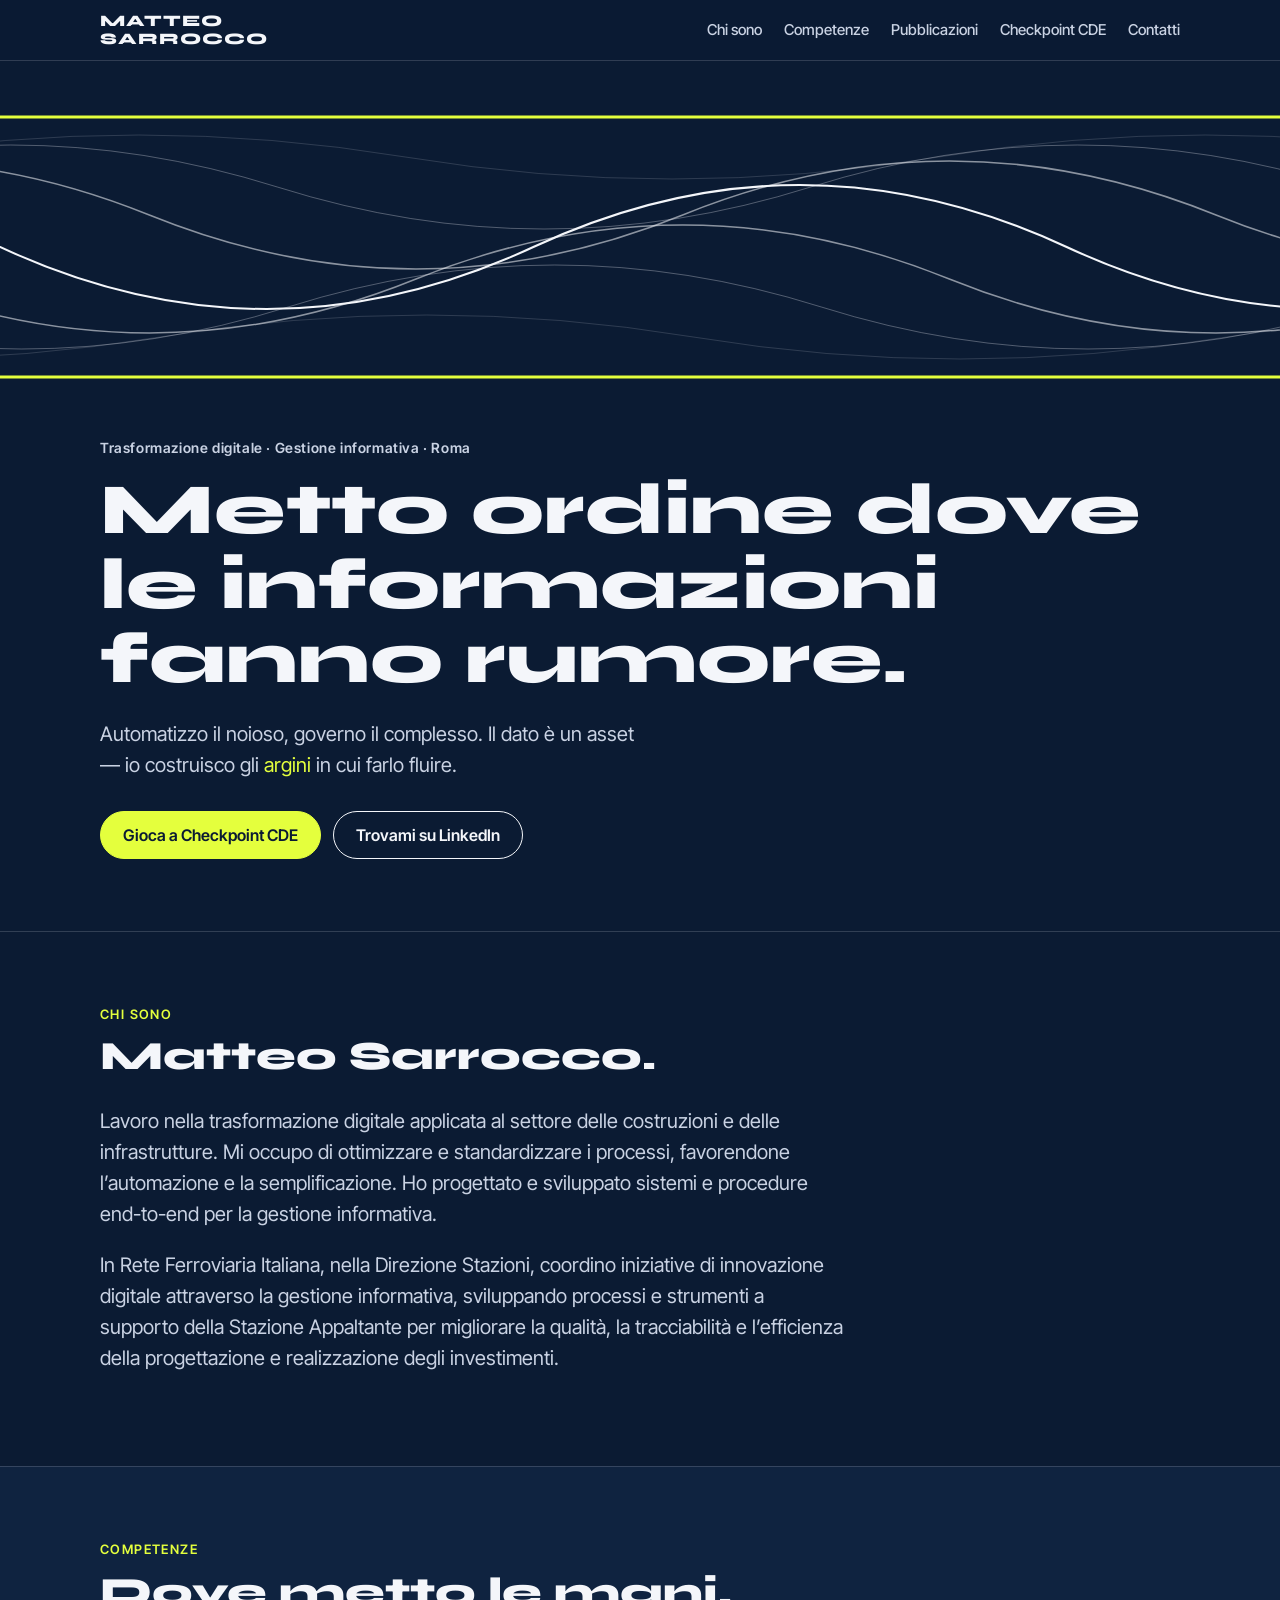
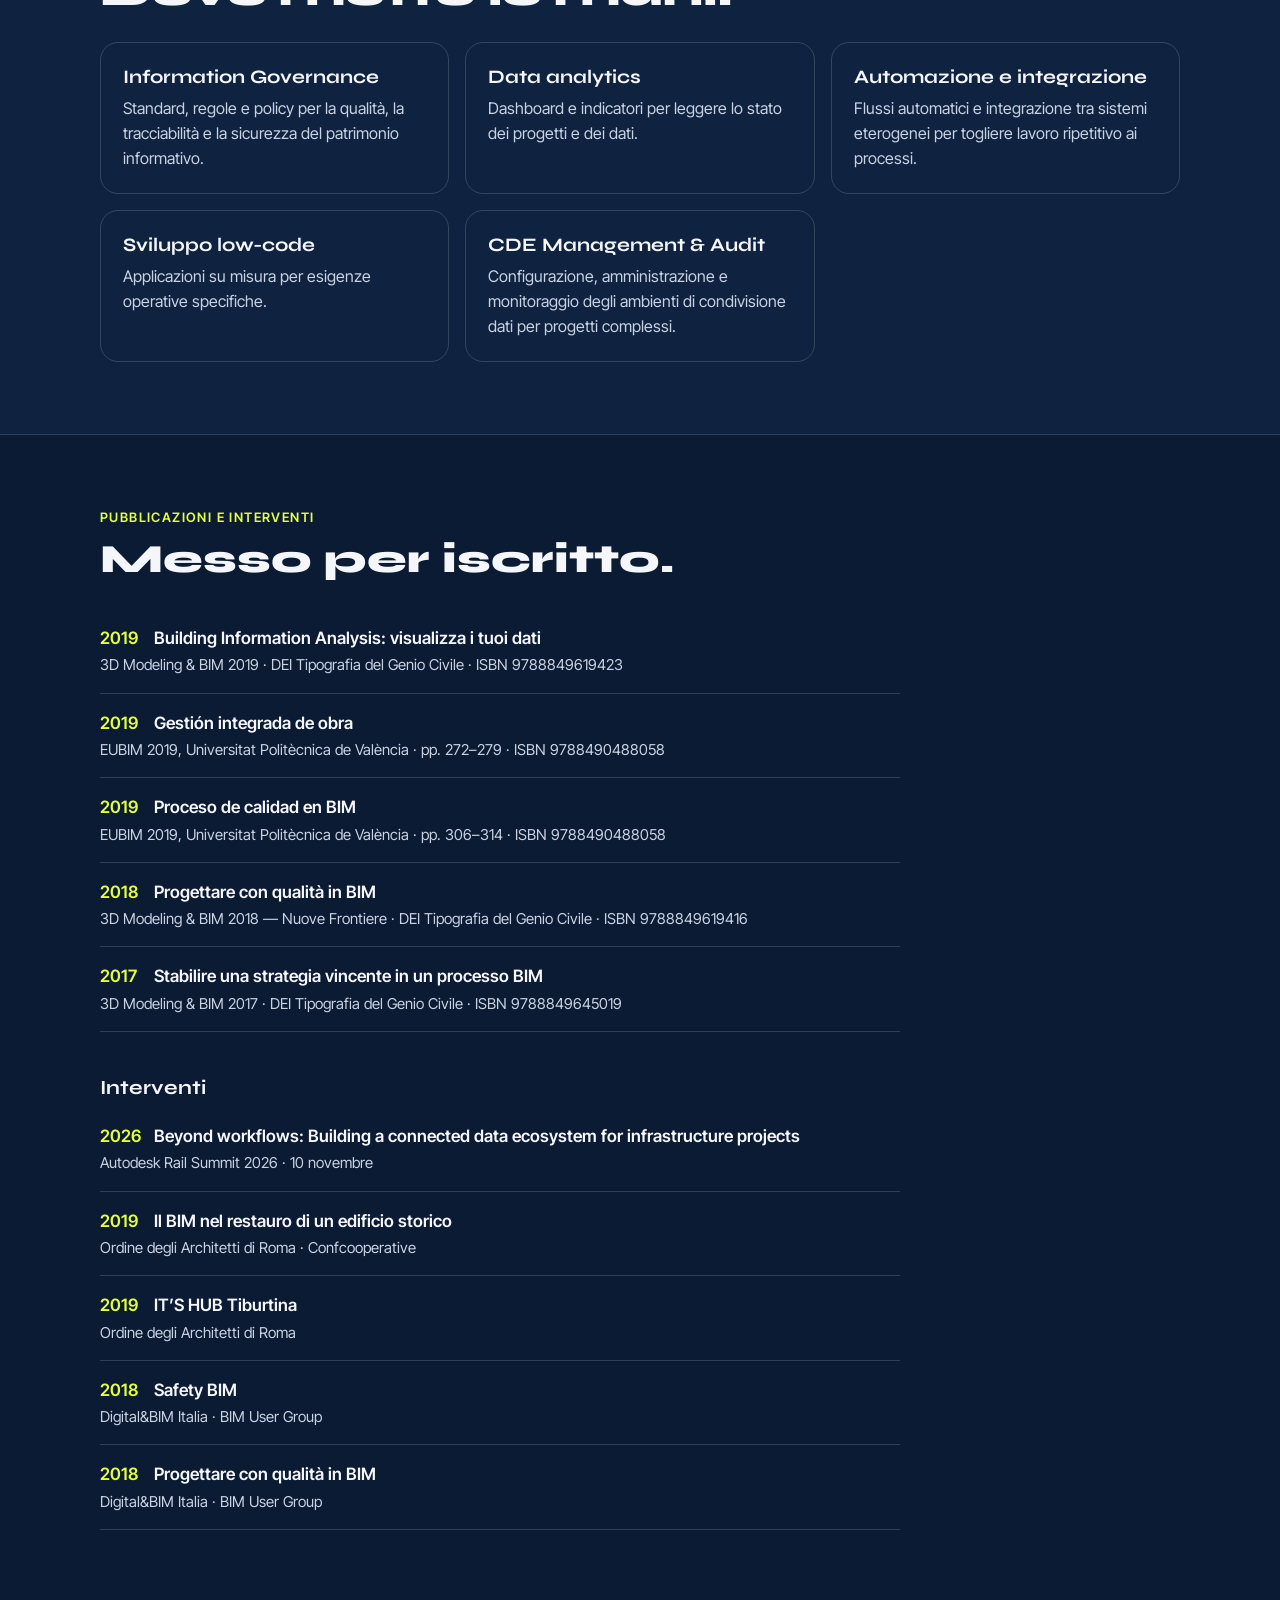
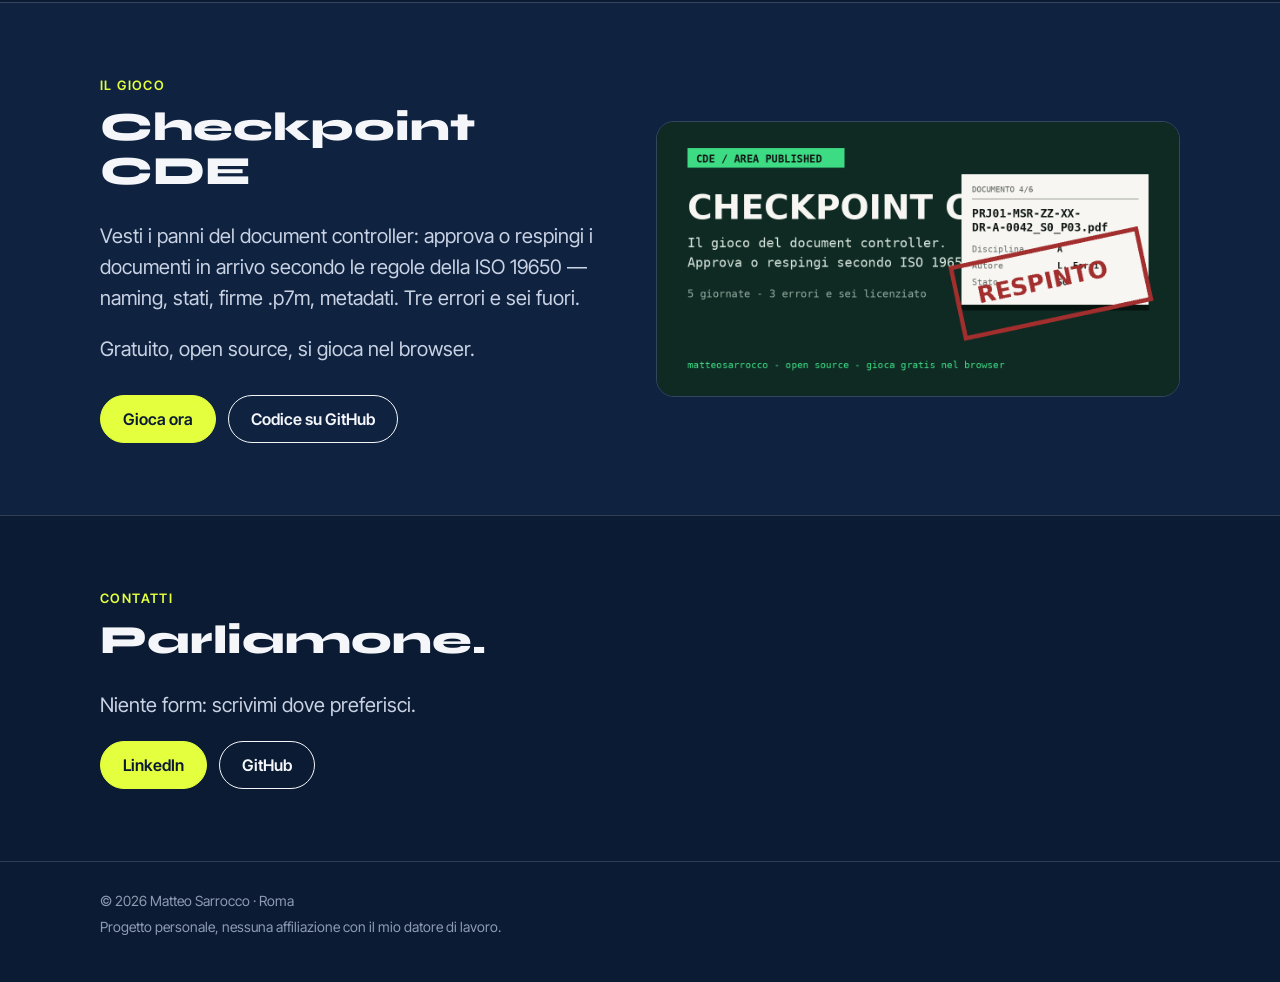
==== index.html @ 51fade64 "Rail Summit tra gli interventi; il fiume dell'hero scorre davvero Co-Authored-By: Claude Opus 5.5 <n" ====
<!doctype html>
<html lang="it">
<head>
<meta charset="utf-8">
<meta name="viewport" content="width=device-width, initial-scale=1">
<title>Matteo Sarrocco — Trasformazione digitale e gestione informativa, Roma</title>
<meta name="description" content="Matteo Sarrocco, architetto a Roma: trasformazione digitale per costruzioni e infrastrutture, gestione informativa, CDE e automazione dei processi.">
<link rel="canonical" href="https://cenciocamerario.github.io/">
<meta name="theme-color" content="#0B1B33">
<link rel="icon" href="favicon.svg" type="image/svg+xml">
<link rel="preload" href="fonts/syne-latin-800-normal.woff2" as="font" type="font/woff2" crossorigin>
<link rel="stylesheet" href="style.css">

<meta property="og:type" content="profile">
<meta property="og:locale" content="it_IT">
<meta property="og:site_name" content="Matteo Sarrocco">
<meta property="og:title" content="Matteo Sarrocco — Metto ordine dove le informazioni fanno rumore">
<meta property="og:description" content="Trasformazione digitale per costruzioni e infrastrutture: gestione informativa, CDE, automazione. Roma.">
<meta property="og:url" content="https://cenciocamerario.github.io/">
<meta property="og:image" content="https://cenciocamerario.github.io/og.png">
<meta property="og:image:width" content="1200">
<meta property="og:image:height" content="630">
<meta name="twitter:card" content="summary_large_image">

<script type="application/ld+json">
{
  "@context": "https://schema.org",
  "@type": "ProfilePage",
  "url": "https://cenciocamerario.github.io/",
  "inLanguage": "it",
  "mainEntity": {
    "@type": "Person",
    "@id": "https://cenciocamerario.github.io/#matteo",
    "name": "Matteo Sarrocco",
    "url": "https://cenciocamerario.github.io/",
    "image": "https://cenciocamerario.github.io/og.png",
    "jobTitle": "Architetto, specialista di trasformazione digitale e gestione informativa",
    "description": "Lavora nella trasformazione digitale applicata al settore delle costruzioni e delle infrastrutture: ottimizzazione, standardizzazione e automazione dei processi, sistemi e procedure end-to-end per la gestione informativa.",
    "address": {"@type": "PostalAddress", "addressLocality": "Roma", "addressCountry": "IT"},
    "worksFor": {"@type": "Organization", "name": "Rete Ferroviaria Italiana"},
    "knowsAbout": ["Trasformazione digitale", "Gestione informativa", "Information Governance", "Common Data Environment", "ISO 19650", "UNI 11337", "BIM", "Automazione dei processi", "Data analytics"],
    "knowsLanguage": ["it", "en", "es"],
    "sameAs": [
      "https://www.linkedin.com/in/matteo-sarrocco",
      "https://github.com/cenciocamerario"
    ]
  }
}
</script>
</head>
<body>
<a class="salta" href="#chi-sono">Vai al contenuto</a>

<header class="top">
  <div class="wrap">
    <a class="marchio" href="#">MATTEO<br>SARROCCO</a>
    <nav class="nav" aria-label="Sezioni">
      <a href="#chi-sono">Chi sono</a>
      <a href="#competenze">Competenze</a>
      <a href="#pubblicazioni">Pubblicazioni</a>
      <a href="#checkpoint-cde">Checkpoint CDE</a>
      <a href="#contatti">Contatti</a>
    </nav>
  </div>
</header>

<main>
  <div class="hero">
    <svg class="fiume" viewBox="0 0 1200 300" preserveAspectRatio="none" aria-hidden="true">
      <line x1="0" y1="20" x2="1200" y2="20" stroke="#E4FF3D" stroke-width="3" vector-effect="non-scaling-stroke"/>
      <line x1="0" y1="280" x2="1200" y2="280" stroke="#E4FF3D" stroke-width="3" vector-effect="non-scaling-stroke"/>
      <g class="flusso" fill="none" stroke="#F4F6FA" vector-effect="non-scaling-stroke">
        <path d="M-2500 150 q 250 -124 500 0 t 500 0 t 500 0 t 500 0 t 500 0 t 500 0 t 500 0 t 500 0 t 500 0 t 500 0" stroke-width="2" vector-effect="non-scaling-stroke"/>
        <path d="M-2360 118 q 250 -108 500 0 t 500 0 t 500 0 t 500 0 t 500 0 t 500 0 t 500 0 t 500 0 t 500 0 t 500 0" stroke-opacity=".55" stroke-width="1.5" vector-effect="non-scaling-stroke"/>
        <path d="M-2610 182 q 250 -108 500 0 t 500 0 t 500 0 t 500 0 t 500 0 t 500 0 t 500 0 t 500 0 t 500 0 t 500 0" stroke-opacity=".55" stroke-width="1.5" vector-effect="non-scaling-stroke"/>
        <path d="M-2240 90 q 250 -84 500 0 t 500 0 t 500 0 t 500 0 t 500 0 t 500 0 t 500 0 t 500 0 t 500 0 t 500 0" stroke-opacity=".3" vector-effect="non-scaling-stroke"/>
        <path d="M-2730 210 q 250 -84 500 0 t 500 0 t 500 0 t 500 0 t 500 0 t 500 0 t 500 0 t 500 0 t 500 0 t 500 0" stroke-opacity=".3" vector-effect="non-scaling-stroke"/>
        <path d="M-2120 60 q 250 -44 500 0 t 500 0 t 500 0 t 500 0 t 500 0 t 500 0 t 500 0 t 500 0 t 500 0 t 500 0" stroke-opacity=".15" vector-effect="non-scaling-stroke"/>
        <path d="M-2850 240 q 250 -44 500 0 t 500 0 t 500 0 t 500 0 t 500 0 t 500 0 t 500 0 t 500 0 t 500 0 t 500 0" stroke-opacity=".15" vector-effect="non-scaling-stroke"/>
      </g>
    </svg>
    <div class="wrap">
      <p class="occhiello">Trasformazione digitale · Gestione informativa · Roma</p>
      <h1>Metto ordine dove le informazioni fanno rumore.</h1>
      <p class="sotto">Automatizzo il noioso, governo il complesso. Il dato è un asset — io costruisco gli <em>argini</em> in cui farlo fluire.</p>
      <div class="azioni">
        <a class="btn pieno" href="https://cenciocamerario.github.io/checkpoint-cde/">Gioca a Checkpoint CDE</a>
        <a class="btn" href="https://www.linkedin.com/in/matteo-sarrocco">Trovami su LinkedIn</a>
      </div>
    </div>
  </div>

  <section id="chi-sono">
    <div class="wrap">
      <p class="etichetta">Chi sono</p>
      <h2>Matteo Sarrocco.</h2>
      <div class="prosa">
        <p>Lavoro nella trasformazione digitale applicata al settore delle costruzioni e delle infrastrutture. Mi occupo di ottimizzare e standardizzare i processi, favorendone l’automazione e la semplificazione. Ho progettato e sviluppato sistemi e procedure end-to-end per la gestione informativa.</p>
        <p>In Rete Ferroviaria Italiana, nella Direzione Stazioni, coordino iniziative di innovazione digitale attraverso la gestione informativa, sviluppando processi e strumenti a supporto della Stazione Appaltante per migliorare la qualità, la tracciabilità e l’efficienza della progettazione e realizzazione degli investimenti.</p>
      </div>
    </div>
  </section>

  <section id="competenze">
    <div class="wrap">
      <p class="etichetta">Competenze</p>
      <h2>Dove metto le mani.</h2>
      <div class="griglia">
        <div class="carta"><h3>Information Governance</h3><p>Standard, regole e policy per la qualità, la tracciabilità e la sicurezza del patrimonio informativo.</p></div>
        <div class="carta"><h3>Data analytics</h3><p>Dashboard e indicatori per leggere lo stato dei progetti e dei dati.</p></div>
        <div class="carta"><h3>Automazione e integrazione</h3><p>Flussi automatici e integrazione tra sistemi eterogenei per togliere lavoro ripetitivo ai processi.</p></div>
        <div class="carta"><h3>Sviluppo low-code</h3><p>Applicazioni su misura per esigenze operative specifiche.</p></div>
        <div class="carta"><h3>CDE Management &amp; Audit</h3><p>Configurazione, amministrazione e monitoraggio degli ambienti di condivisione dati per progetti complessi.</p></div>
      </div>
    </div>
  </section>

  <section id="pubblicazioni">
    <div class="wrap">
      <p class="etichetta">Pubblicazioni e interventi</p>
      <h2>Messo per iscritto.</h2>
      <ul class="elenco">
        <li><span class="anno">2019</span><span class="titolo">Building Information Analysis: visualizza i tuoi dati</span><span class="dove">3D Modeling &amp; BIM 2019 · DEI Tipografia del Genio Civile · ISBN 9788849619423</span></li>
        <li><span class="anno">2019</span><span class="titolo">Gestión integrada de obra</span><span class="dove">EUBIM 2019, Universitat Politècnica de València · pp. 272–279 · ISBN 9788490488058</span></li>
        <li><span class="anno">2019</span><span class="titolo">Proceso de calidad en BIM</span><span class="dove">EUBIM 2019, Universitat Politècnica de València · pp. 306–314 · ISBN 9788490488058</span></li>
        <li><span class="anno">2018</span><span class="titolo">Progettare con qualità in BIM</span><span class="dove">3D Modeling &amp; BIM 2018 — Nuove Frontiere · DEI Tipografia del Genio Civile · ISBN 9788849619416</span></li>
        <li><span class="anno">2017</span><span class="titolo">Stabilire una strategia vincente in un processo BIM</span><span class="dove">3D Modeling &amp; BIM 2017 · DEI Tipografia del Genio Civile · ISBN 9788849645019</span></li>
      </ul>
      <h3 class="sotto-elenco">Interventi</h3>
      <ul class="elenco">
        <li><span class="anno">2026</span><span class="titolo">Beyond workflows: Building a connected data ecosystem for infrastructure projects</span><span class="dove">Autodesk Rail Summit 2026 · 10 novembre</span></li>
        <li><span class="anno">2019</span><span class="titolo">Il BIM nel restauro di un edificio storico</span><span class="dove">Ordine degli Architetti di Roma · Confcooperative</span></li>
        <li><span class="anno">2019</span><span class="titolo">IT’S HUB Tiburtina</span><span class="dove">Ordine degli Architetti di Roma</span></li>
        <li><span class="anno">2018</span><span class="titolo">Safety BIM</span><span class="dove">Digital&amp;BIM Italia · BIM User Group</span></li>
        <li><span class="anno">2018</span><span class="titolo">Progettare con qualità in BIM</span><span class="dove">Digital&amp;BIM Italia · BIM User Group</span></li>
      </ul>
    </div>
  </section>

  <section id="checkpoint-cde">
    <div class="wrap gioco">
      <div>
        <p class="etichetta">Il gioco</p>
        <h2>Checkpoint CDE</h2>
        <div class="prosa">
          <p>Vesti i panni del document controller: approva o respingi i documenti in arrivo secondo le regole della ISO 19650 — naming, stati, firme .p7m, metadati. Tre errori e sei fuori.</p>
          <p>Gratuito, open source, si gioca nel browser.</p>
        </div>
        <div class="azioni">
          <a class="btn pieno" href="https://cenciocamerario.github.io/checkpoint-cde/">Gioca ora</a>
          <a class="btn" href="https://github.com/cenciocamerario/checkpoint-cde">Codice su GitHub</a>
        </div>
      </div>
      <img src="checkpoint-cde.png" width="1200" height="630" alt="Schermata di Checkpoint CDE">
    </div>
  </section>

  <section id="contatti">
    <div class="wrap">
      <p class="etichetta">Contatti</p>
      <h2>Parliamone.</h2>
      <div class="prosa"><p>Niente form: scrivimi dove preferisci.</p></div>
      <div class="contatti">
        <a class="btn pieno" href="https://www.linkedin.com/in/matteo-sarrocco">LinkedIn</a>
        <a class="btn" href="https://github.com/cenciocamerario">GitHub</a>
      </div>
    </div>
  </section>
</main>

<footer>
  <div class="wrap">
    <p>© 2026 Matteo Sarrocco · Roma</p>
    <p>Progetto personale, nessuna affiliazione con il mio datore di lavoro.</p>
  </div>
</footer>
</body>
</html>
---- style.css ----
@font-face{font-family:"Syne";src:url("fonts/syne-latin-700-normal.woff2") format("woff2");font-weight:700;font-display:swap}
@font-face{font-family:"Syne";src:url("fonts/syne-latin-800-normal.woff2") format("woff2");font-weight:800;font-display:swap}
@font-face{font-family:"Inter Tight";src:url("fonts/inter-tight-latin-400-normal.woff2") format("woff2");font-weight:400;font-display:swap}
@font-face{font-family:"Inter Tight";src:url("fonts/inter-tight-latin-500-normal.woff2") format("woff2");font-weight:500;font-display:swap}
@font-face{font-family:"Inter Tight";src:url("fonts/inter-tight-latin-600-normal.woff2") format("woff2");font-weight:600;font-display:swap}

:root{
  --notte:#0B1B33;
  --notte-2:#0F2340;
  --testo:#F4F6FA;
  --testo-2:#C9D2E3;
  --testo-3:#8E9BB3;
  --acido:#E4FF3D;
  --linea:rgba(244,246,250,.16);
  --max:1120px;
}

*{box-sizing:border-box}
html{scroll-behavior:smooth;-webkit-text-size-adjust:100%}
body{margin:0;background:var(--notte);color:var(--testo);font-family:"Inter Tight",system-ui,sans-serif;font-size:17px;line-height:1.55}
a{color:var(--acido);text-underline-offset:3px}
a:hover{color:#F2FF9A}
:focus-visible{outline:2px solid var(--acido);outline-offset:3px}
img,svg{display:block;max-width:100%}

.wrap{max-width:var(--max);margin:0 auto;padding:0 20px}
.salta{position:absolute;left:-9999px}
.salta:focus{left:20px;top:12px;z-index:10;background:var(--acido);color:var(--notte);padding:8px 12px}

/* header */
.top{position:sticky;top:0;z-index:5;background:rgba(11,27,51,.92);backdrop-filter:blur(8px);border-bottom:1px solid var(--linea)}
.top .wrap{display:flex;align-items:center;justify-content:space-between;min-height:60px;gap:16px}
.marchio{font-family:"Syne",sans-serif;font-weight:800;letter-spacing:1px;font-size:16px;color:var(--testo);text-decoration:none;line-height:1.1}
.nav{display:flex;gap:22px;flex-wrap:wrap}
.nav a{color:var(--testo-2);text-decoration:none;font-size:15px;font-weight:500;padding:10px 0}
.nav a:hover{color:var(--testo)}
@media (max-width:760px){.nav{display:none}}

/* hero */
.hero{padding:28px 0 72px}
.fiume{width:100%;height:clamp(180px,24vw,300px);margin:8px 0 40px}
.fiume .flusso path{animation:scorre 20s linear infinite}
.fiume .flusso path:nth-child(2),.fiume .flusso path:nth-child(3){animation-duration:26s}
.fiume .flusso path:nth-child(4),.fiume .flusso path:nth-child(5){animation-duration:34s}
.fiume .flusso path:nth-child(6),.fiume .flusso path:nth-child(7){animation-duration:46s}
@keyframes scorre{from{transform:translateX(0)}to{transform:translateX(1000px)}}
.occhiello{font-size:14px;font-weight:600;letter-spacing:.6px;color:var(--testo-2);margin:0 0 14px}
h1{font-family:"Syne",sans-serif;font-weight:800;font-size:clamp(31px,6.2vw,72px);line-height:1.04;margin:0;max-width:16ch}
.sotto{font-size:clamp(17px,2vw,20px);color:var(--testo-2);max-width:46ch;margin:22px 0 0}
.sotto em{font-style:normal;color:var(--acido)}
.azioni{display:flex;gap:12px;flex-wrap:wrap;margin-top:30px}
.btn{display:inline-flex;align-items:center;min-height:48px;padding:0 22px;border-radius:999px;font-weight:600;font-size:16px;text-decoration:none;border:1px solid var(--testo);color:var(--testo)}
.btn:hover{background:rgba(244,246,250,.08);color:var(--testo)}
.btn.pieno{background:var(--acido);border-color:var(--acido);color:var(--notte)}
.btn.pieno:hover{background:#F2FF9A;color:var(--notte)}

/* sezioni */
section{padding:72px 0;border-top:1px solid var(--linea)}
section:nth-of-type(even){background:var(--notte-2)}
h2{font-family:"Syne",sans-serif;font-weight:800;font-size:clamp(26px,4vw,40px);line-height:1.1;margin:0 0 28px}
.etichetta{font-size:13px;font-weight:600;letter-spacing:1.4px;text-transform:uppercase;color:var(--acido);margin:0 0 10px}
.prosa{max-width:62ch;font-size:clamp(17px,1.9vw,20px);color:var(--testo-2)}
.prosa p{margin:0 0 1em}

.griglia{display:grid;grid-template-columns:repeat(auto-fit,minmax(min(100%,300px),1fr));gap:16px}
.carta{border:1px solid var(--linea);border-radius:18px;padding:22px}
.carta h3{font-family:"Syne",sans-serif;font-weight:700;font-size:19px;line-height:1.25;margin:0 0 8px}
.carta p{margin:0;color:var(--testo-2);font-size:16px}


/* pubblicazioni */
.elenco{list-style:none;margin:0;padding:0;max-width:80ch}
.elenco li{padding:16px 0;border-bottom:1px solid var(--linea)}
.elenco .anno{display:inline-block;min-width:4ch;font-weight:600;color:var(--acido);margin-right:10px}
.elenco .titolo{font-weight:600;color:var(--testo)}
.elenco .dove{display:block;color:var(--testo-2);font-size:15px;margin-top:2px}
h3.sotto-elenco{font-family:"Syne",sans-serif;font-weight:700;font-size:20px;margin:40px 0 4px}

/* gioco */
.gioco{display:grid;grid-template-columns:repeat(auto-fit,minmax(min(100%,340px),1fr));gap:32px;align-items:center}
.gioco img{border-radius:18px;border:1px solid var(--linea);width:100%;height:auto}

/* contatti e piede */
.contatti{display:flex;gap:12px;flex-wrap:wrap}
footer{border-top:1px solid var(--linea);padding:28px 0 40px;color:var(--testo-3);font-size:14px}
footer p{margin:0 0 4px}

@media (prefers-reduced-motion:reduce){
  html{scroll-behavior:auto}
  .fiume .flusso path{animation:none}
}
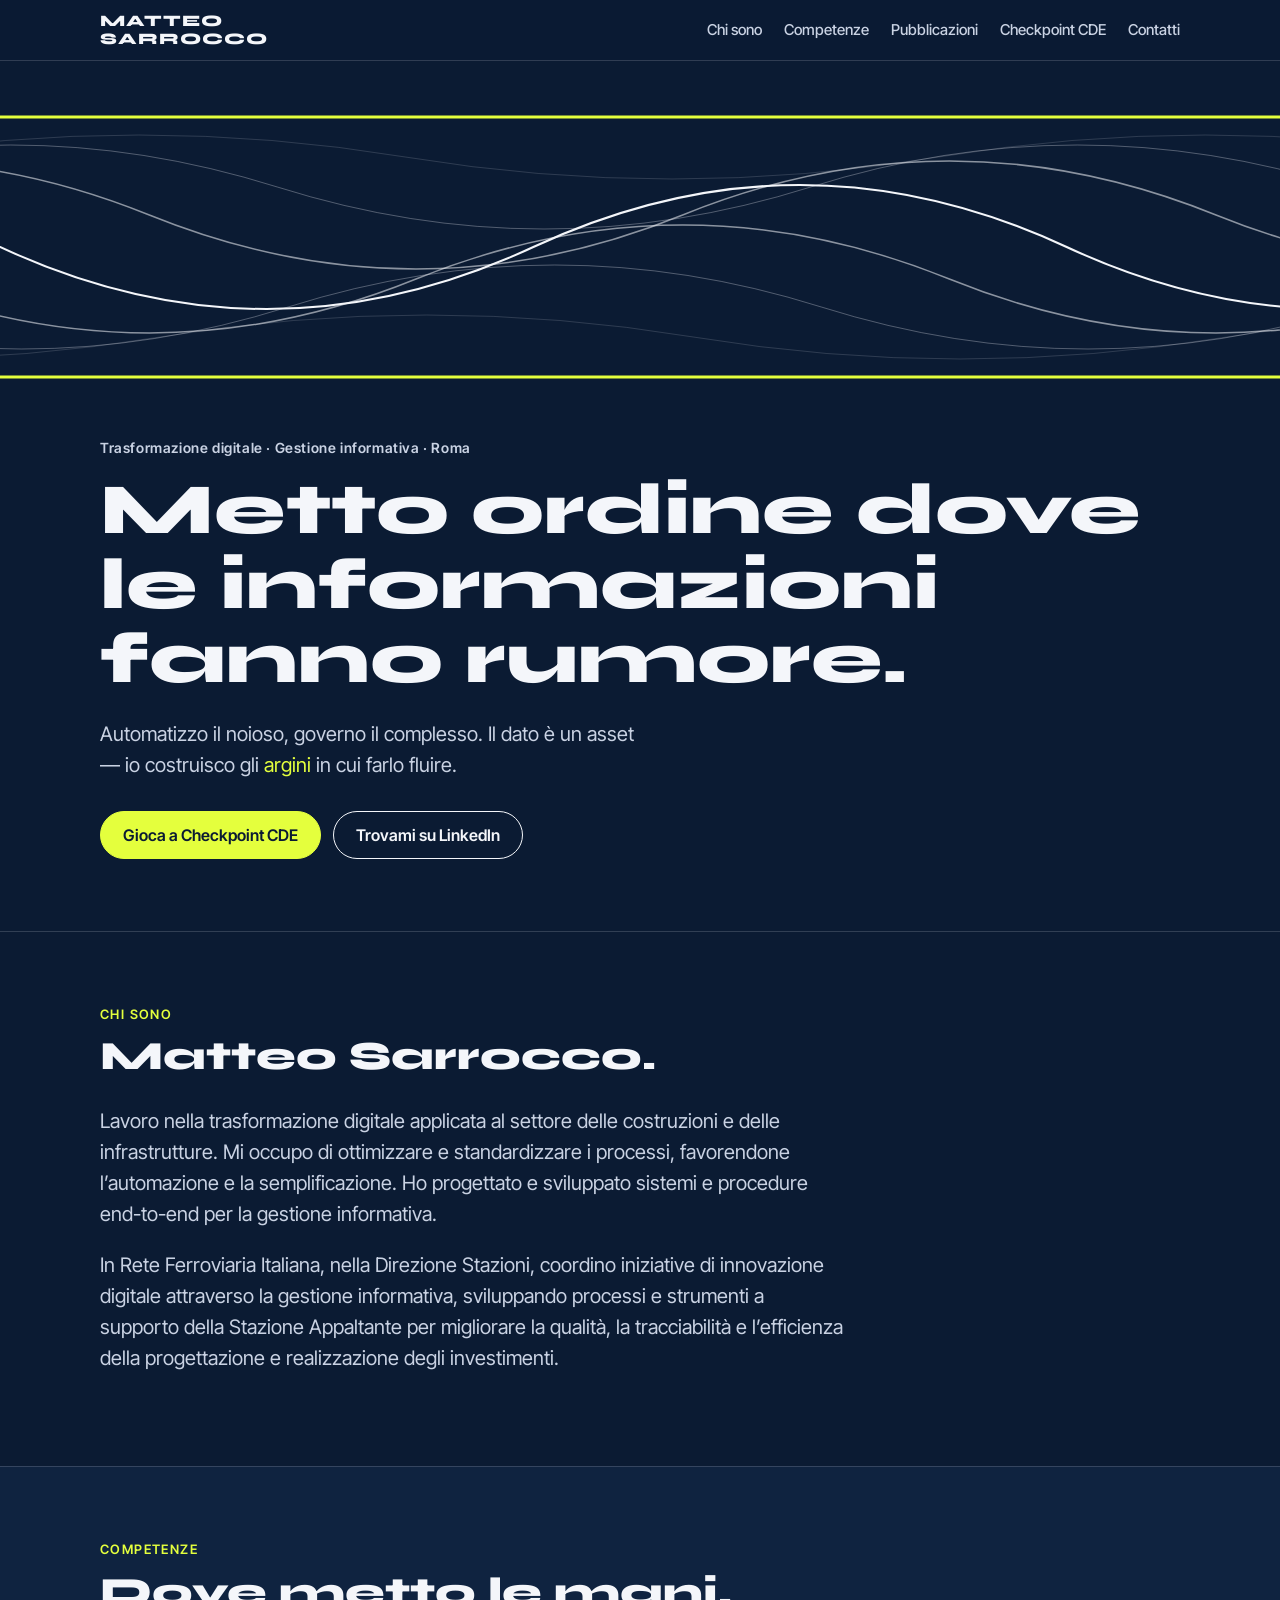
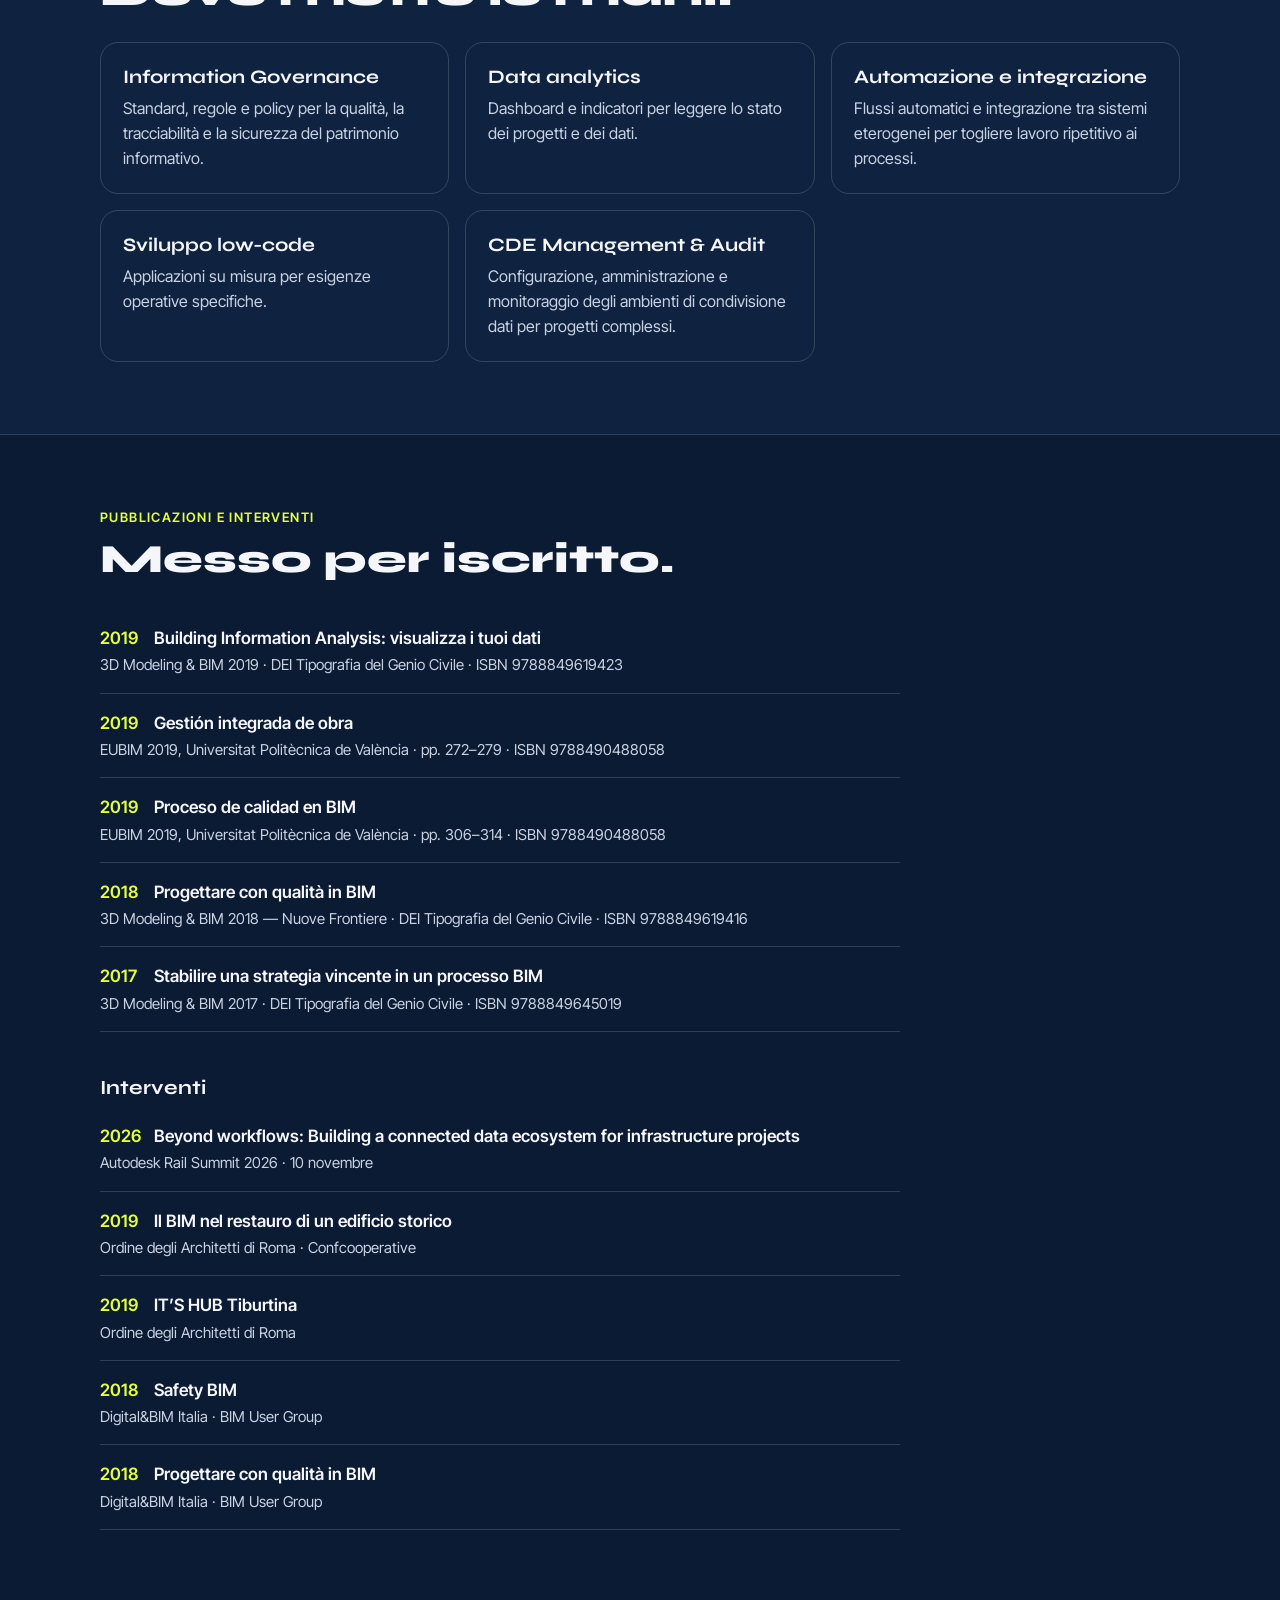
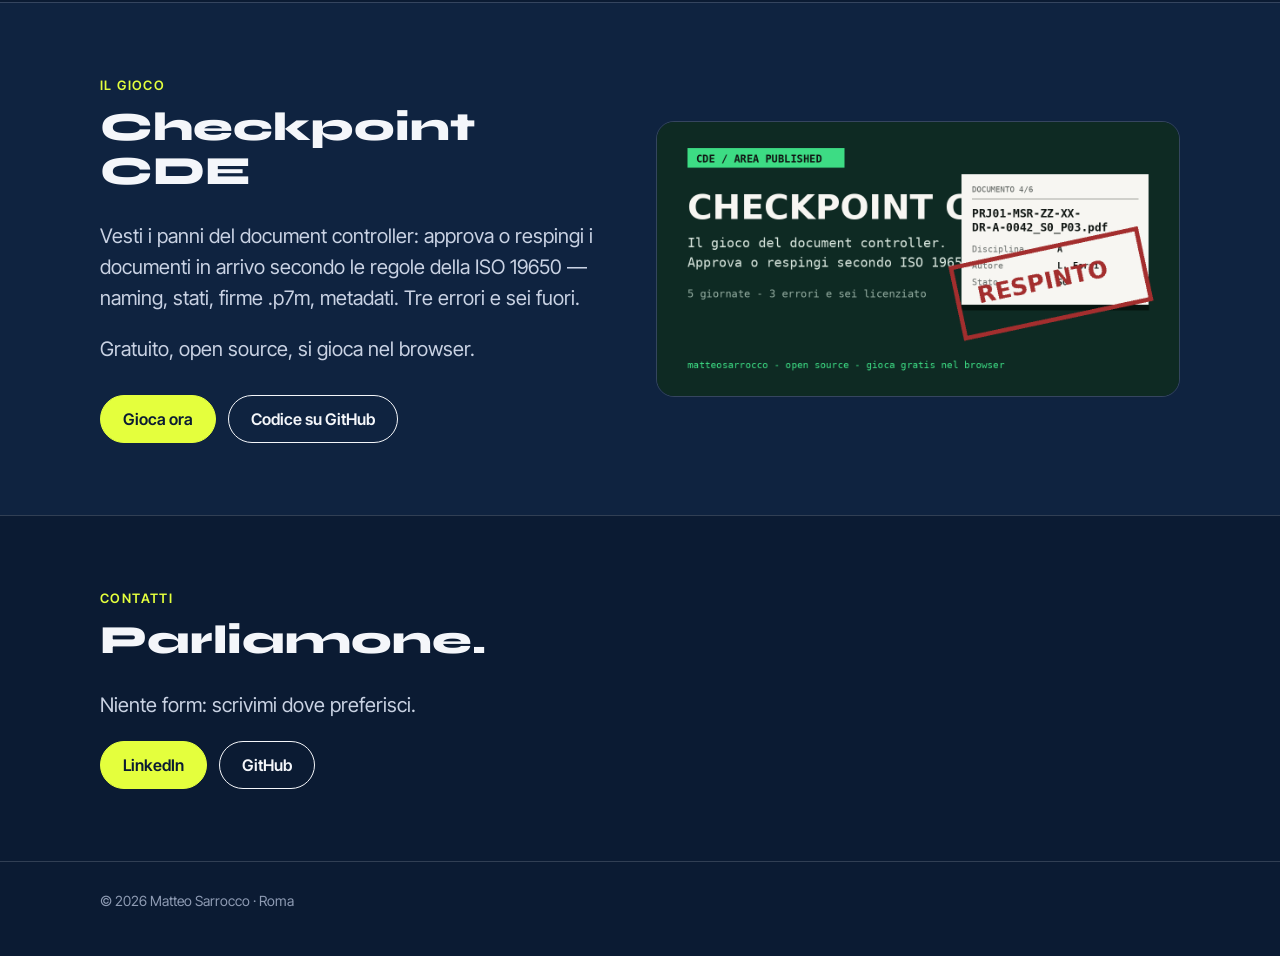
==== commit f4727dc5: "Footer: tolta la riga sull'affiliazione Co-Authored-By: Claude Opus 5.5 <noreply@anthropic.com> Clau" ====
--- a/index.html
+++ b/index.html
@@ -171,7 +171,6 @@
 <footer>
   <div class="wrap">
     <p>© 2026 Matteo Sarrocco · Roma</p>
-    <p>Progetto personale, nessuna affiliazione con il mio datore di lavoro.</p>
   </div>
 </footer>
 </body>
--- a/style.css
+++ b/style.css
@@ -39,10 +39,10 @@
 /* hero */
 .hero{padding:28px 0 72px}
 .fiume{width:100%;height:clamp(180px,24vw,300px);margin:8px 0 40px}
-.fiume .flusso path{animation:scorre 20s linear infinite}
-.fiume .flusso path:nth-child(2),.fiume .flusso path:nth-child(3){animation-duration:26s}
-.fiume .flusso path:nth-child(4),.fiume .flusso path:nth-child(5){animation-duration:34s}
-.fiume .flusso path:nth-child(6),.fiume .flusso path:nth-child(7){animation-duration:46s}
+.fiume .flusso path{animation:scorre 10s linear infinite}
+.fiume .flusso path:nth-child(2),.fiume .flusso path:nth-child(3){animation-duration:13s}
+.fiume .flusso path:nth-child(4),.fiume .flusso path:nth-child(5){animation-duration:17s}
+.fiume .flusso path:nth-child(6),.fiume .flusso path:nth-child(7){animation-duration:23s}
 @keyframes scorre{from{transform:translateX(0)}to{transform:translateX(1000px)}}
 .occhiello{font-size:14px;font-weight:600;letter-spacing:.6px;color:var(--testo-2);margin:0 0 14px}
 h1{font-family:"Syne",sans-serif;font-weight:800;font-size:clamp(31px,6.2vw,72px);line-height:1.04;margin:0;max-width:16ch}
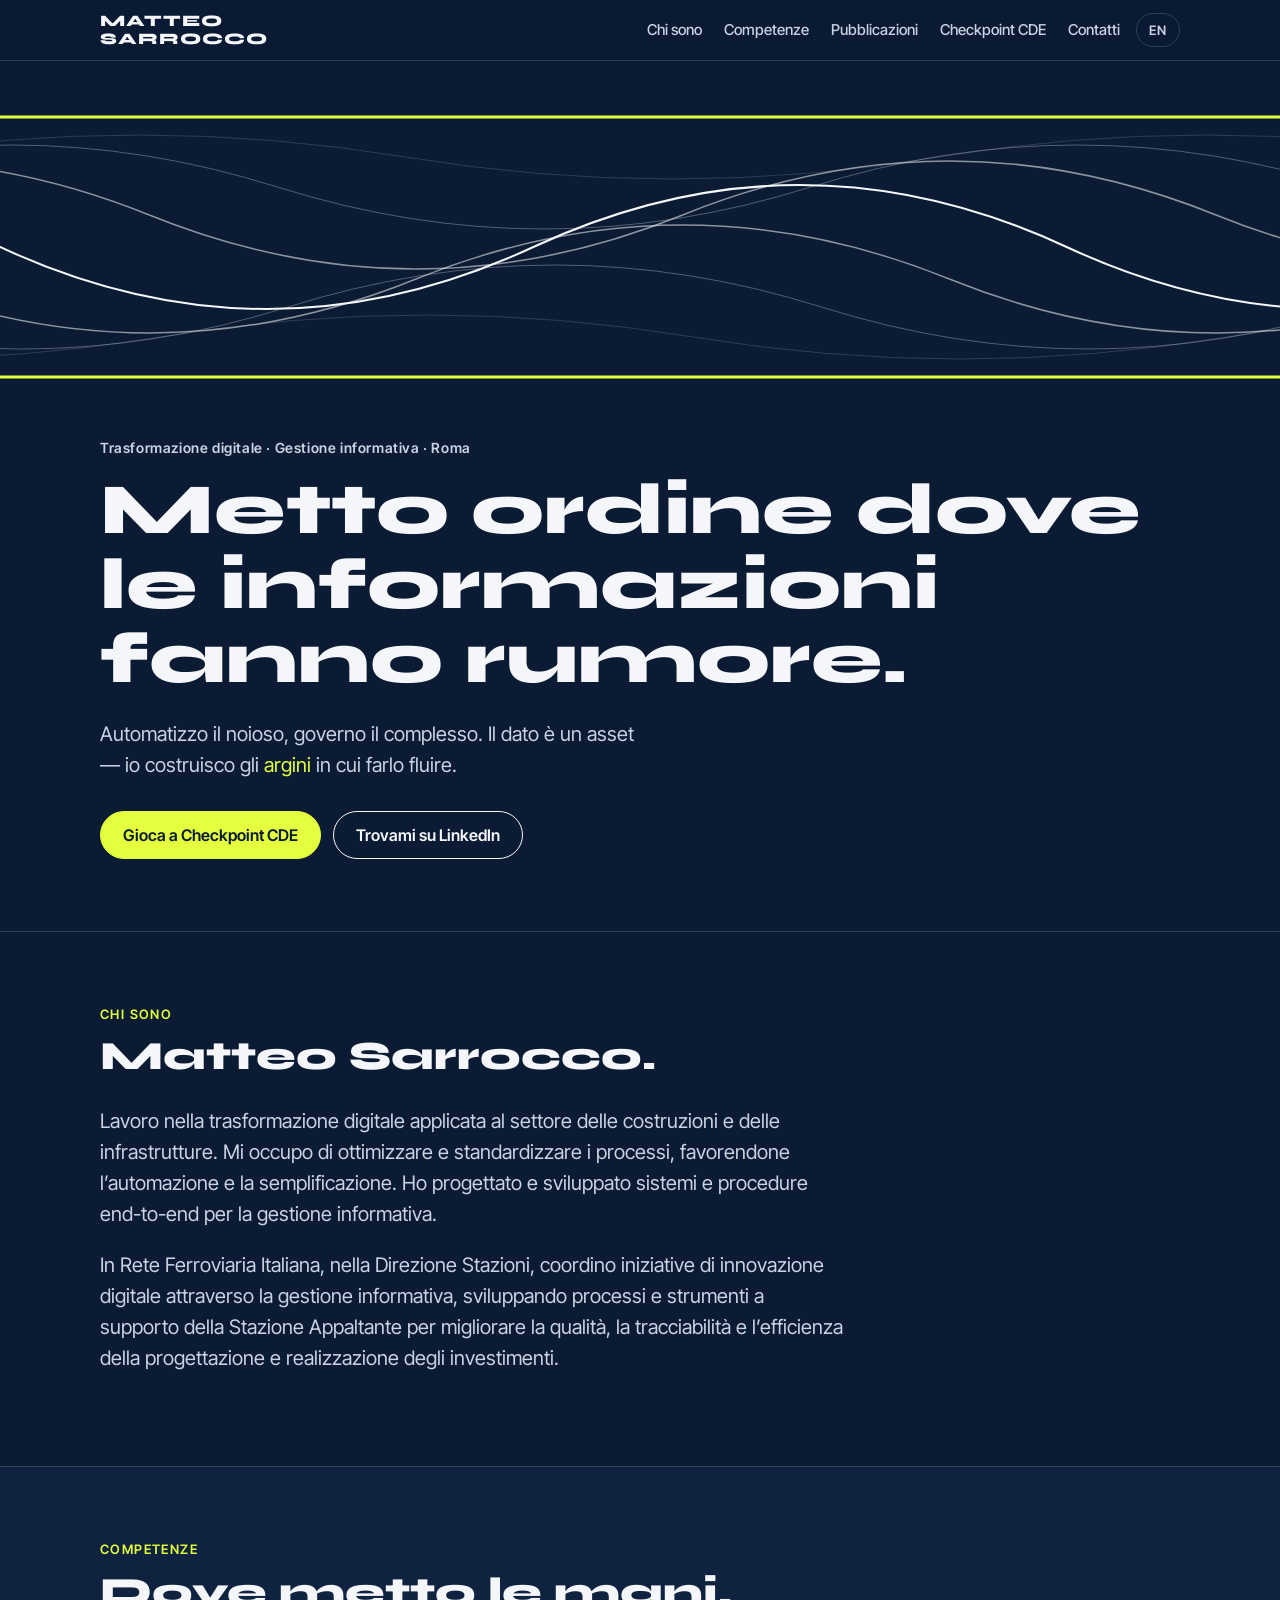
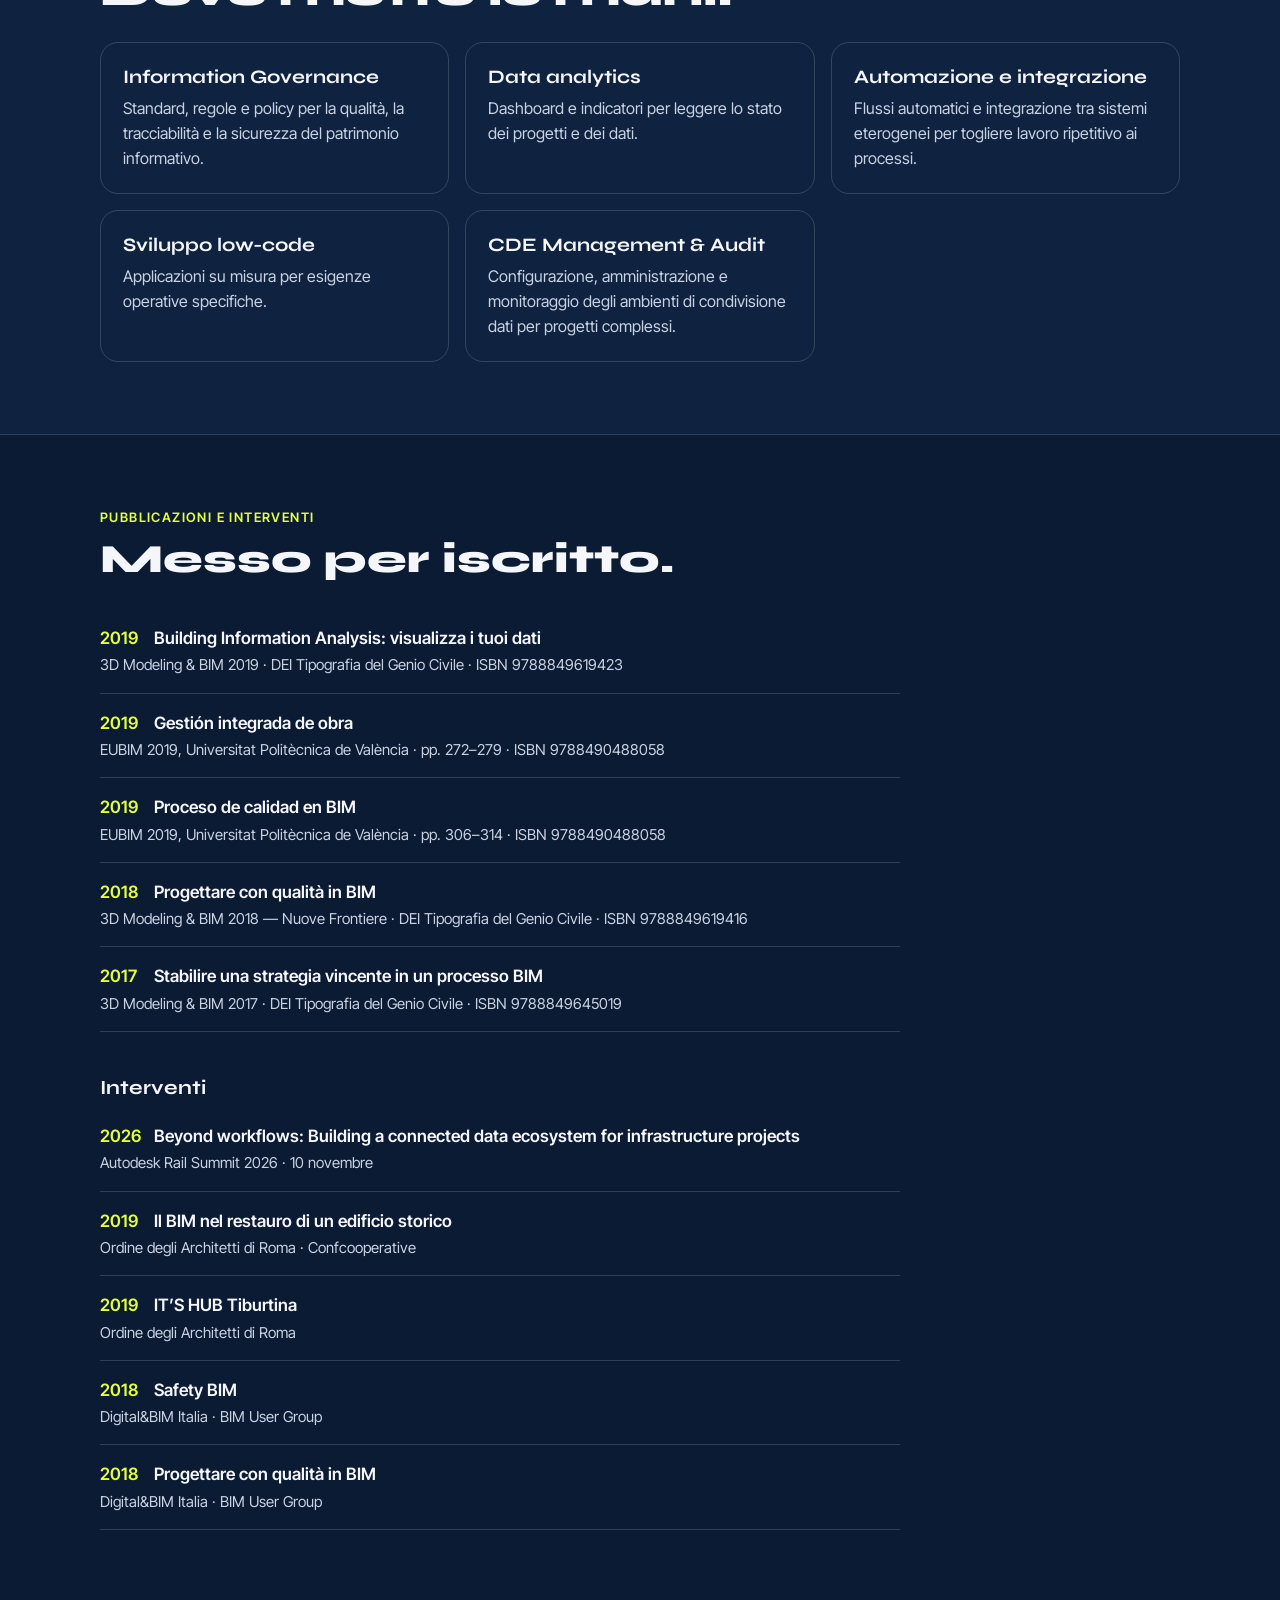
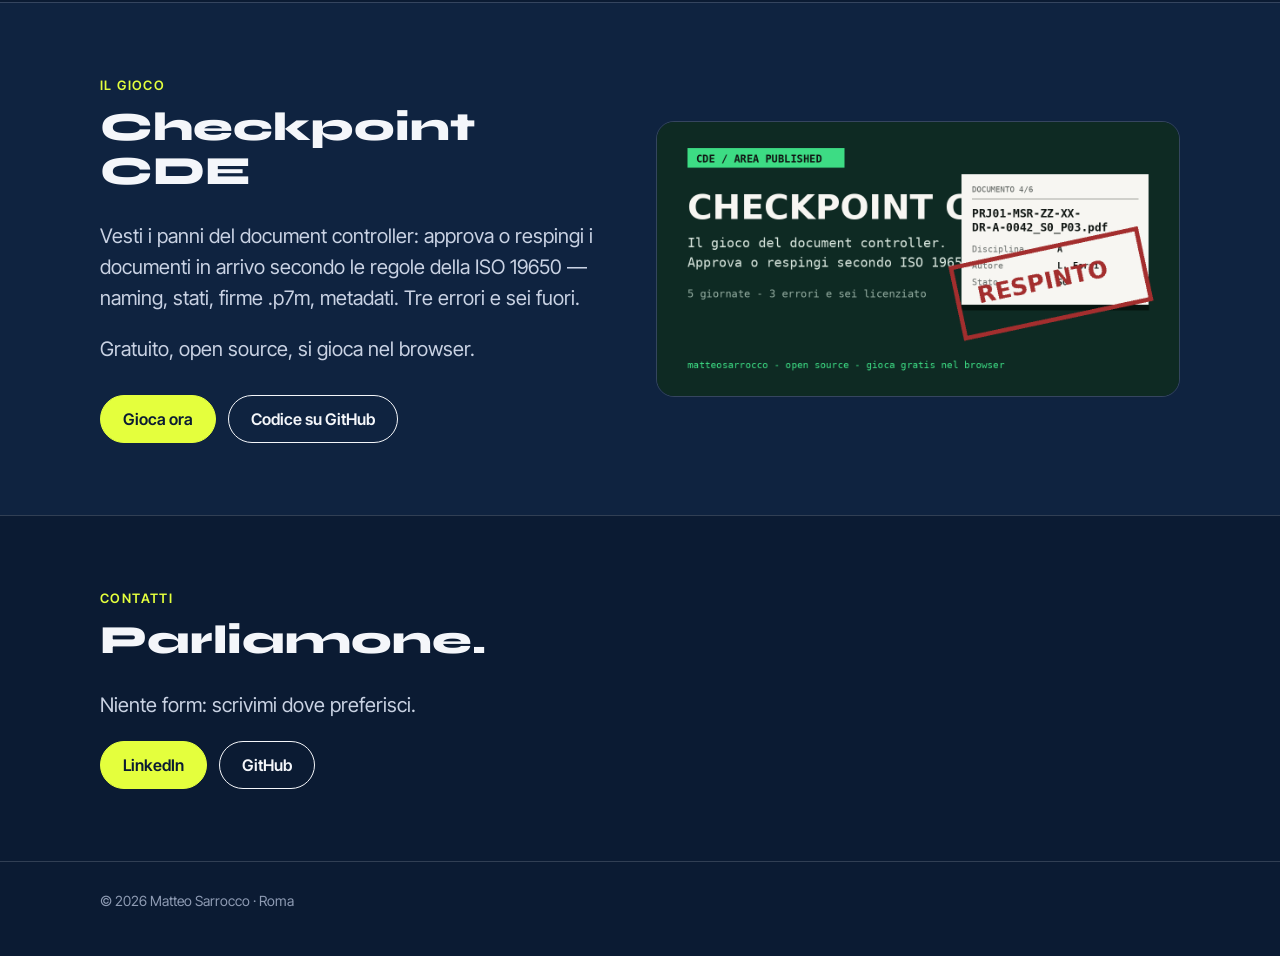
==== commit b2332349: "Versione inglese in /en/ con selettore lingua e hreflang Co-Authored-By: Claude Opus 5.5 <noreply@an" ====
--- a/index.html
+++ b/index.html
@@ -6,6 +6,9 @@
 <title>Matteo Sarrocco — Trasformazione digitale e gestione informativa, Roma</title>
 <meta name="description" content="Matteo Sarrocco, architetto a Roma: trasformazione digitale per costruzioni e infrastrutture, gestione informativa, CDE e automazione dei processi.">
 <link rel="canonical" href="https://cenciocamerario.github.io/">
+<link rel="alternate" hreflang="it" href="https://cenciocamerario.github.io/">
+<link rel="alternate" hreflang="en" href="https://cenciocamerario.github.io/en/">
+<link rel="alternate" hreflang="x-default" href="https://cenciocamerario.github.io/">
 <meta name="theme-color" content="#0B1B33">
 <link rel="icon" href="favicon.svg" type="image/svg+xml">
 <link rel="preload" href="fonts/syne-latin-800-normal.woff2" as="font" type="font/woff2" crossorigin>
@@ -61,6 +64,7 @@
       <a href="#checkpoint-cde">Checkpoint CDE</a>
       <a href="#contatti">Contatti</a>
     </nav>
+    <a class="lingua" href="en/" hreflang="en" lang="en">EN</a>
   </div>
 </header>
 
--- a/style.css
+++ b/style.css
@@ -31,9 +31,11 @@
 .top{position:sticky;top:0;z-index:5;background:rgba(11,27,51,.92);backdrop-filter:blur(8px);border-bottom:1px solid var(--linea)}
 .top .wrap{display:flex;align-items:center;justify-content:space-between;min-height:60px;gap:16px}
 .marchio{font-family:"Syne",sans-serif;font-weight:800;letter-spacing:1px;font-size:16px;color:var(--testo);text-decoration:none;line-height:1.1}
-.nav{display:flex;gap:22px;flex-wrap:wrap}
+.nav{display:flex;gap:22px;flex-wrap:wrap;margin-left:auto}
 .nav a{color:var(--testo-2);text-decoration:none;font-size:15px;font-weight:500;padding:10px 0}
 .nav a:hover{color:var(--testo)}
+.lingua{color:var(--testo-2);text-decoration:none;font-size:13px;font-weight:600;letter-spacing:1px;border:1px solid var(--linea);border-radius:999px;padding:6px 12px}
+.lingua:hover{color:var(--testo);border-color:var(--testo-2)}
 @media (max-width:760px){.nav{display:none}}
 
 /* hero */
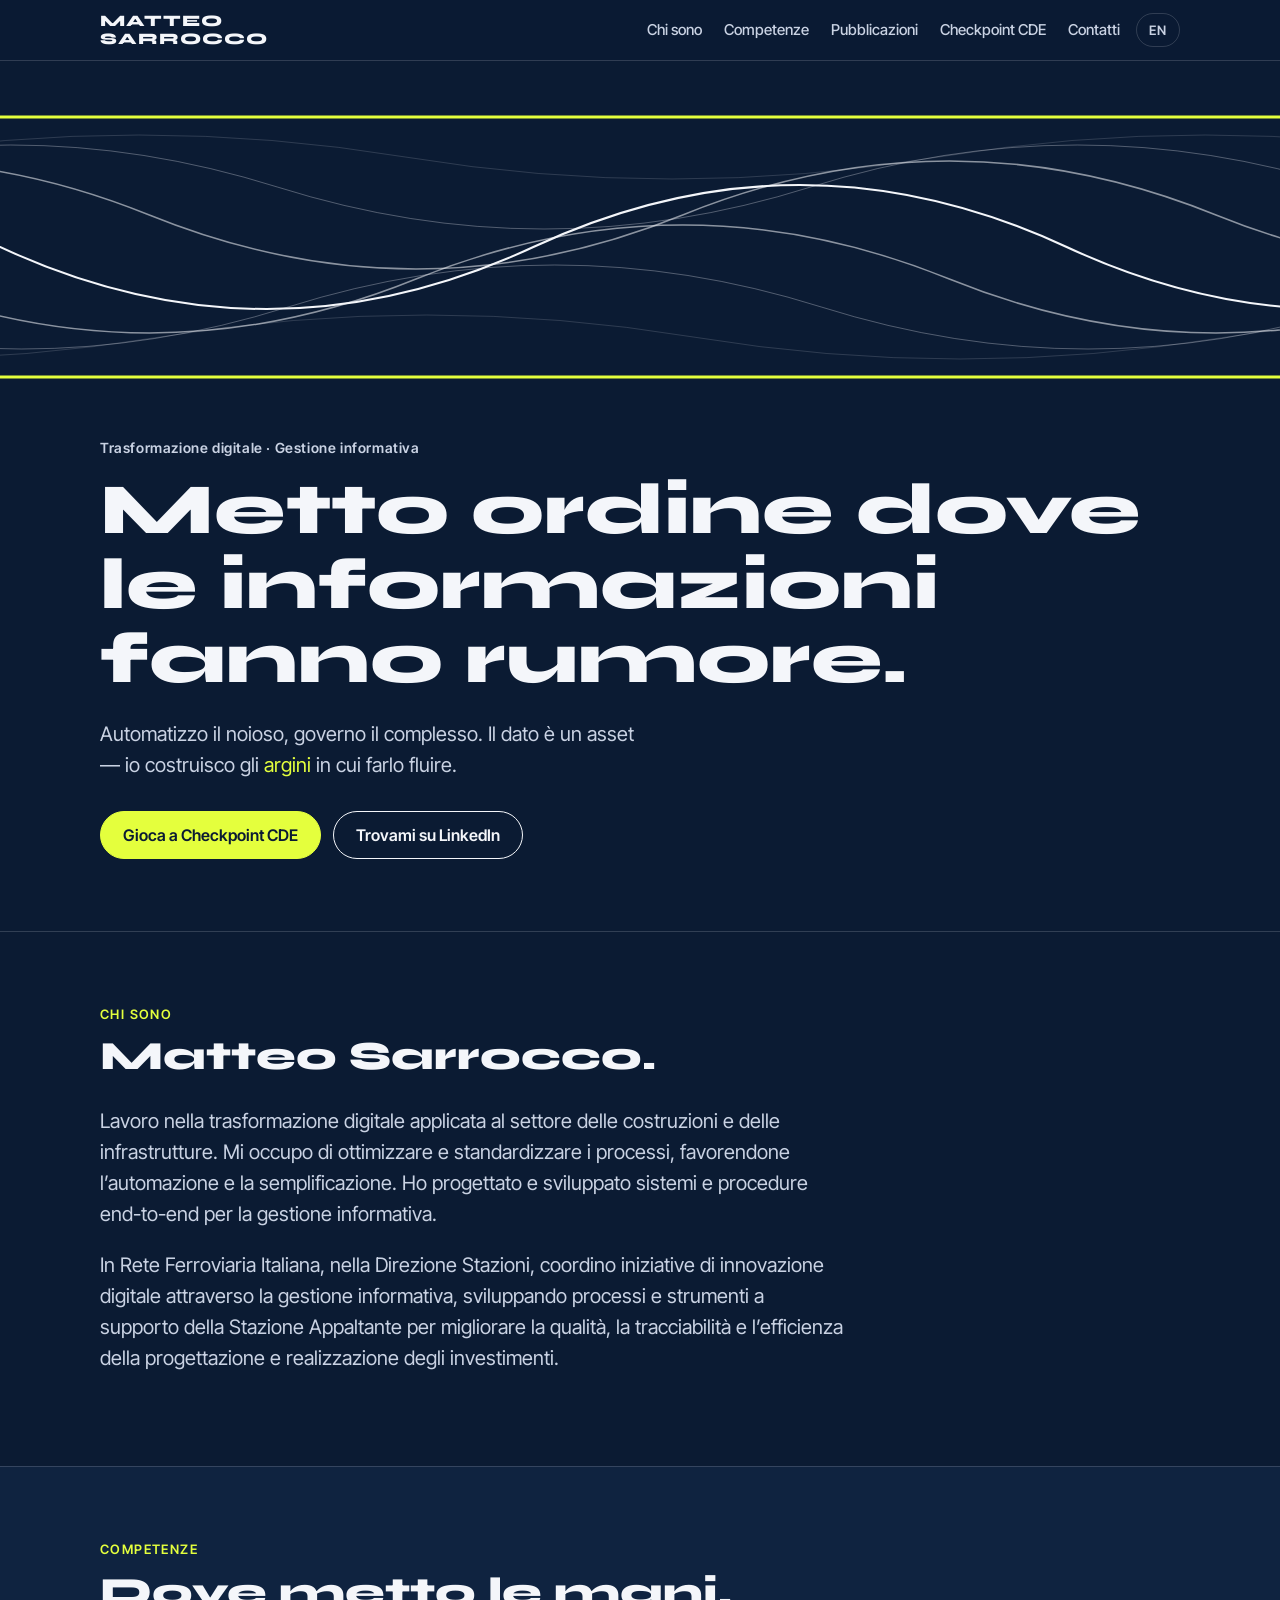
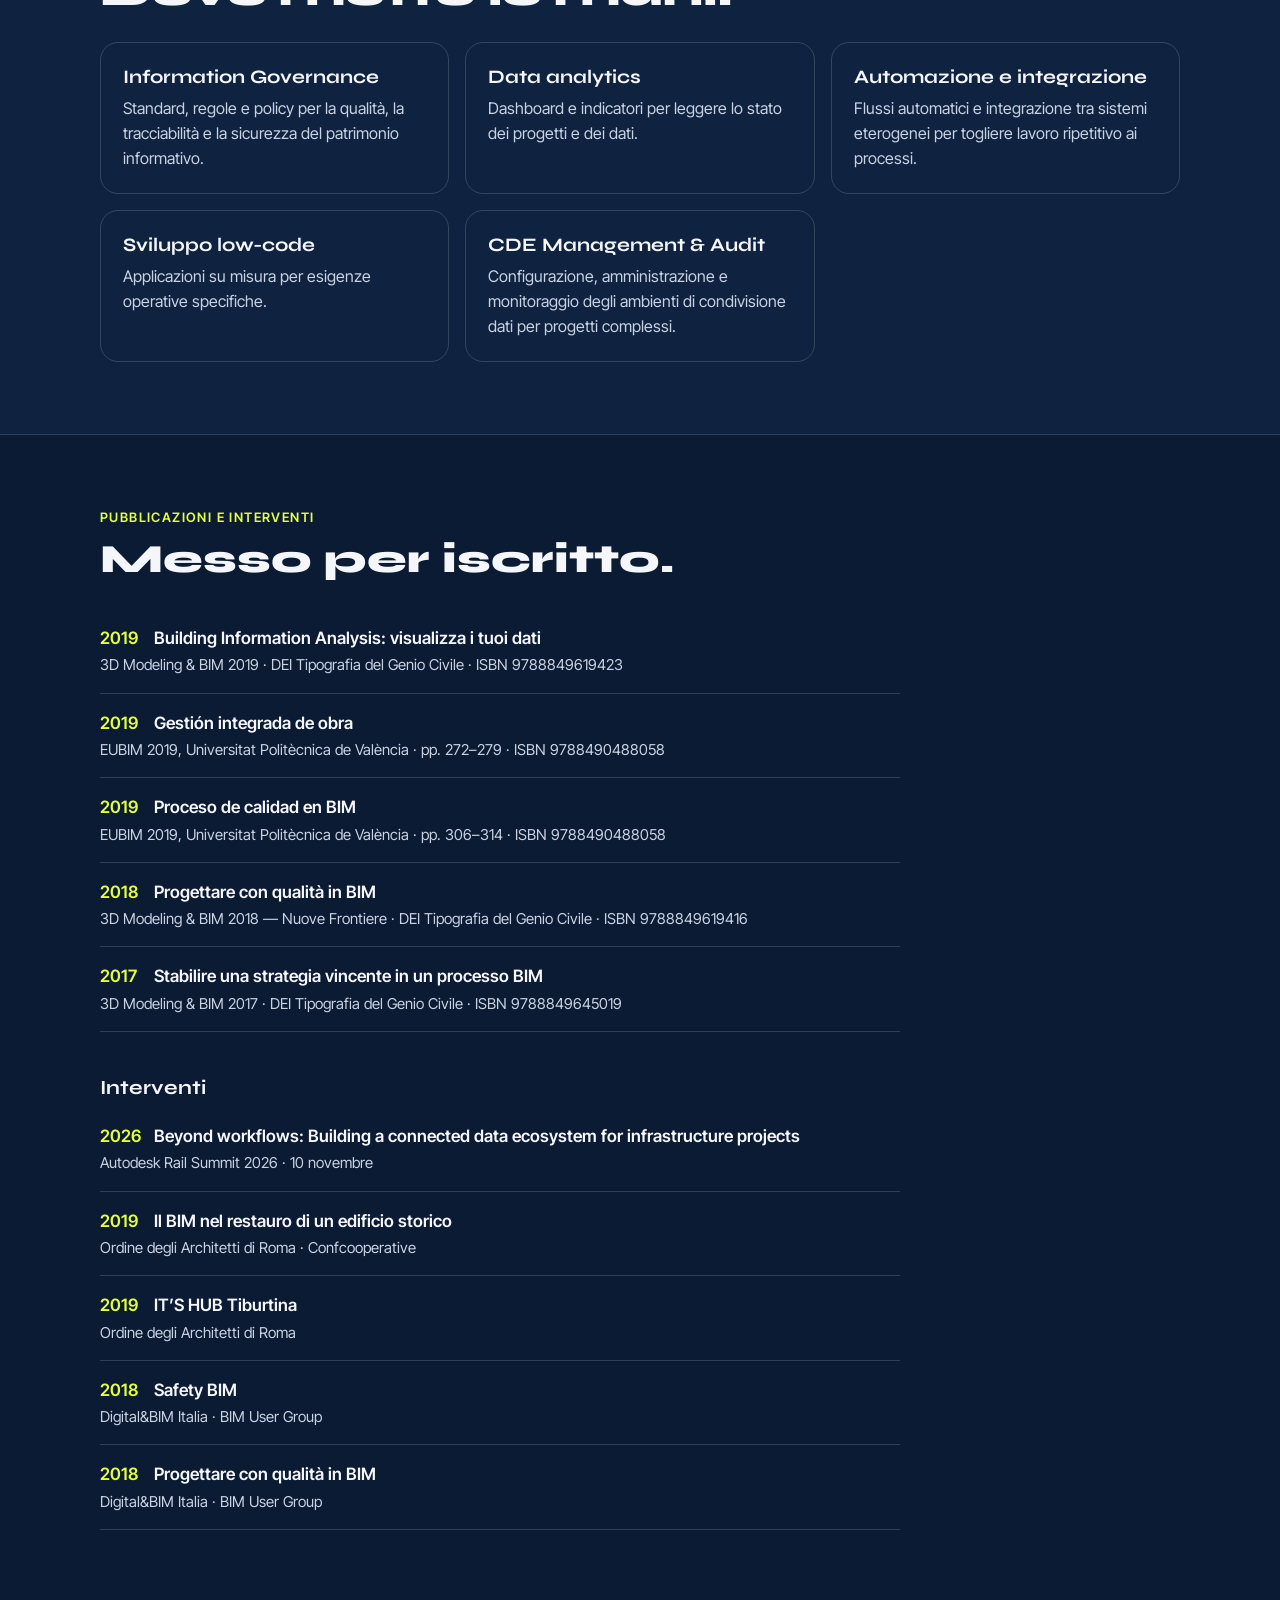
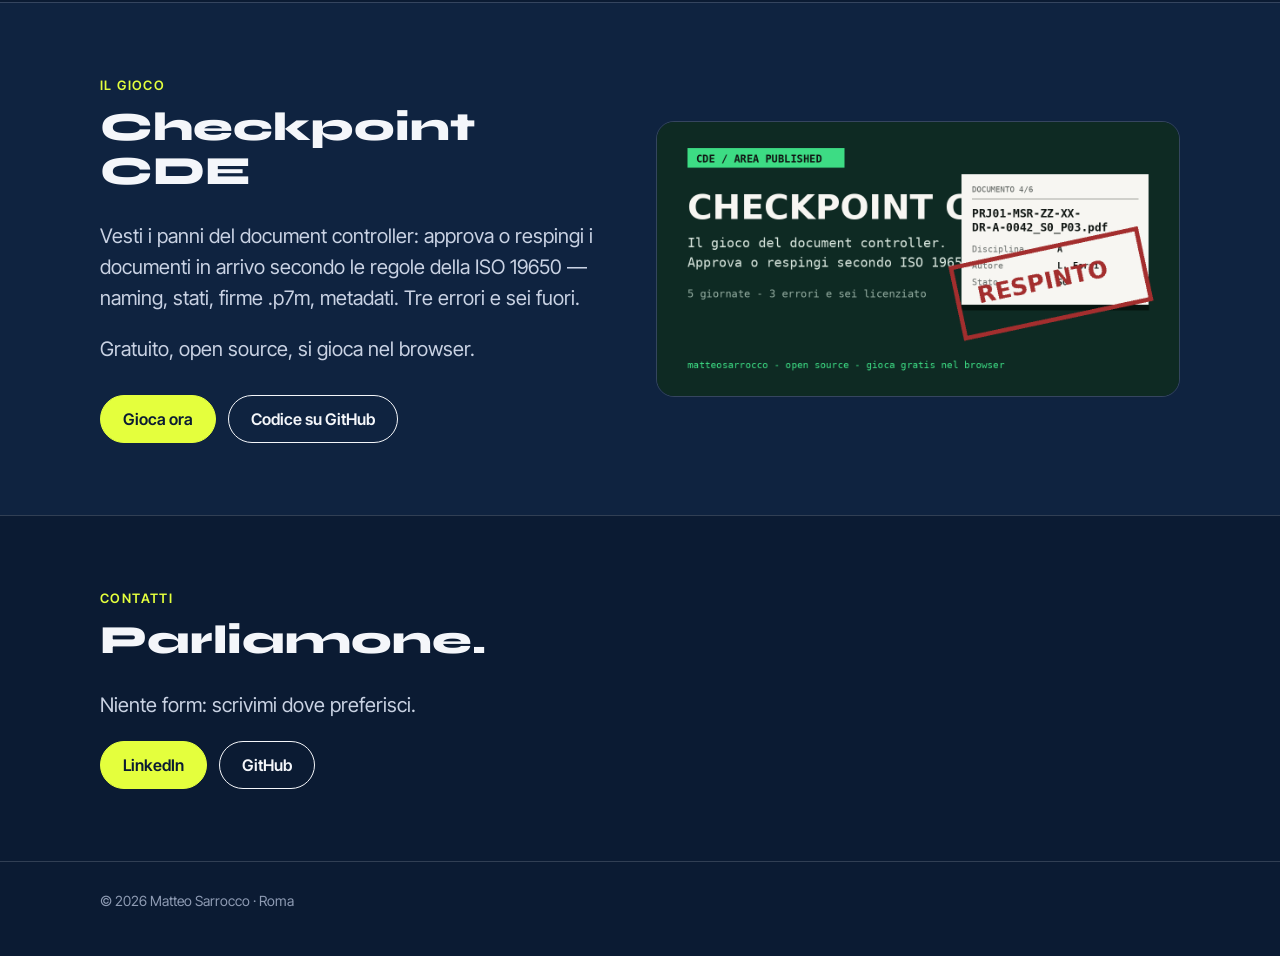
==== commit f2f396f7: "Toglie Roma/Rome da titoli, descrizioni, occhiello e immagine di anteprima Co-Authored-By: Claude Op" ====
--- a/index.html
+++ b/index.html
@@ -3,8 +3,8 @@
 <head>
 <meta charset="utf-8">
 <meta name="viewport" content="width=device-width, initial-scale=1">
-<title>Matteo Sarrocco — Trasformazione digitale e gestione informativa, Roma</title>
-<meta name="description" content="Matteo Sarrocco, architetto a Roma: trasformazione digitale per costruzioni e infrastrutture, gestione informativa, CDE e automazione dei processi.">
+<title>Matteo Sarrocco — Trasformazione digitale e gestione informativa</title>
+<meta name="description" content="Matteo Sarrocco, architetto: trasformazione digitale per costruzioni e infrastrutture, gestione informativa, CDE e automazione dei processi.">
 <link rel="canonical" href="https://cenciocamerario.github.io/">
 <link rel="alternate" hreflang="it" href="https://cenciocamerario.github.io/">
 <link rel="alternate" hreflang="en" href="https://cenciocamerario.github.io/en/">
@@ -18,7 +18,7 @@
 <meta property="og:locale" content="it_IT">
 <meta property="og:site_name" content="Matteo Sarrocco">
 <meta property="og:title" content="Matteo Sarrocco — Metto ordine dove le informazioni fanno rumore">
-<meta property="og:description" content="Trasformazione digitale per costruzioni e infrastrutture: gestione informativa, CDE, automazione. Roma.">
+<meta property="og:description" content="Trasformazione digitale per costruzioni e infrastrutture: gestione informativa, CDE, automazione.">
 <meta property="og:url" content="https://cenciocamerario.github.io/">
 <meta property="og:image" content="https://cenciocamerario.github.io/og.png">
 <meta property="og:image:width" content="1200">
@@ -84,7 +84,7 @@
       </g>
     </svg>
     <div class="wrap">
-      <p class="occhiello">Trasformazione digitale · Gestione informativa · Roma</p>
+      <p class="occhiello">Trasformazione digitale · Gestione informativa</p>
       <h1>Metto ordine dove le informazioni fanno rumore.</h1>
       <p class="sotto">Automatizzo il noioso, governo il complesso. Il dato è un asset — io costruisco gli <em>argini</em> in cui farlo fluire.</p>
       <div class="azioni">
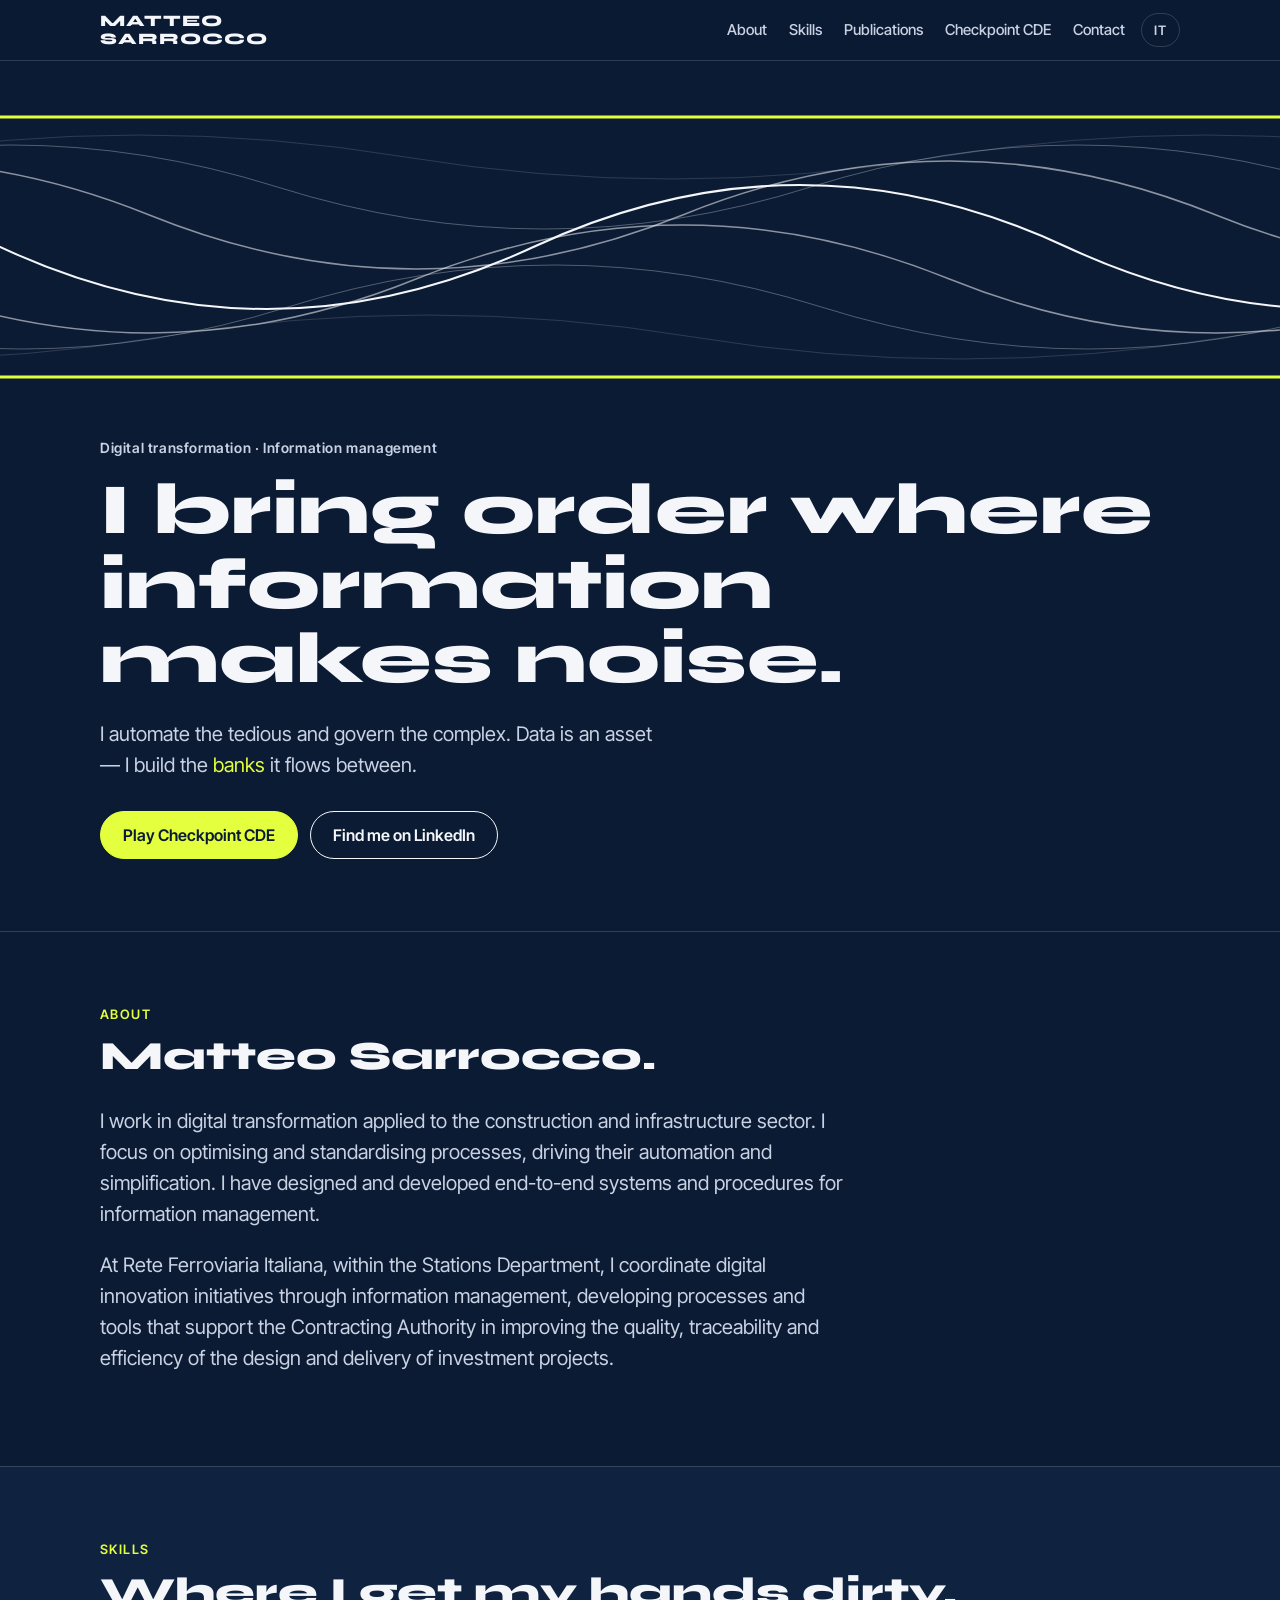
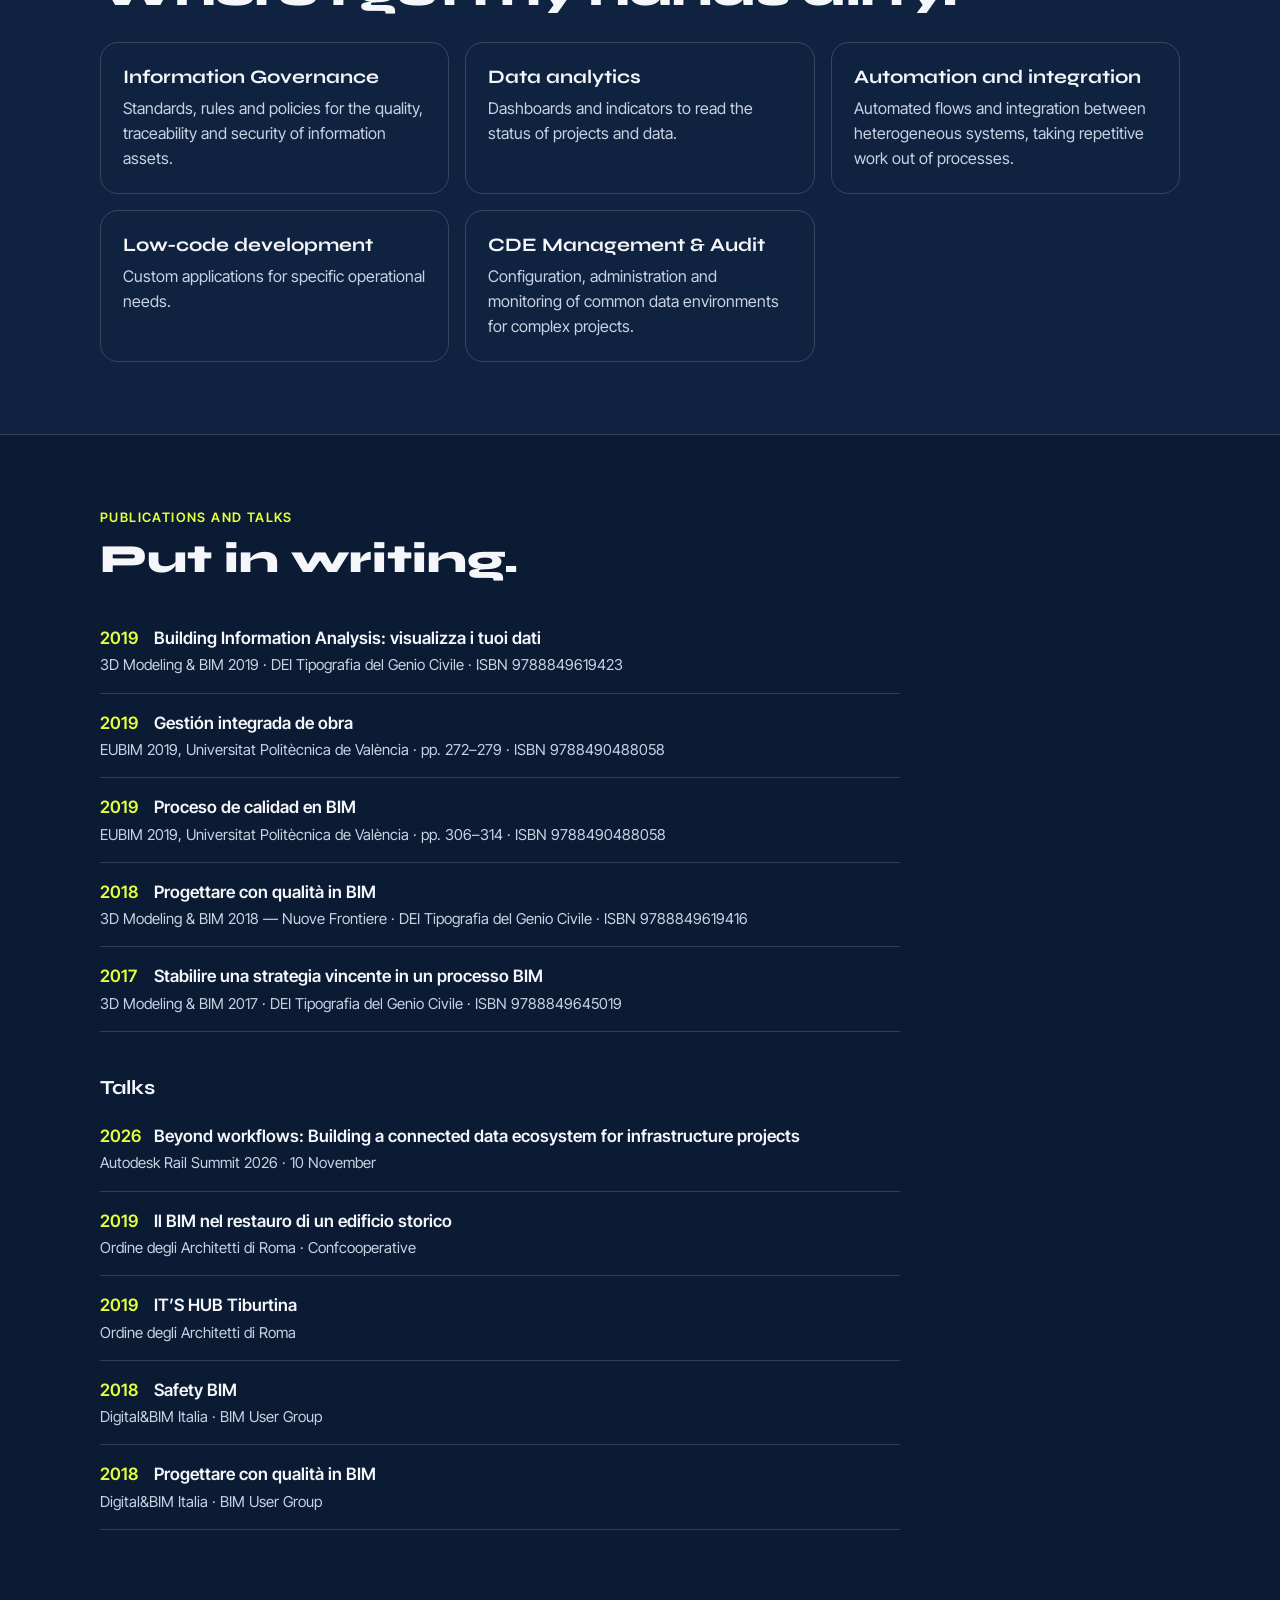
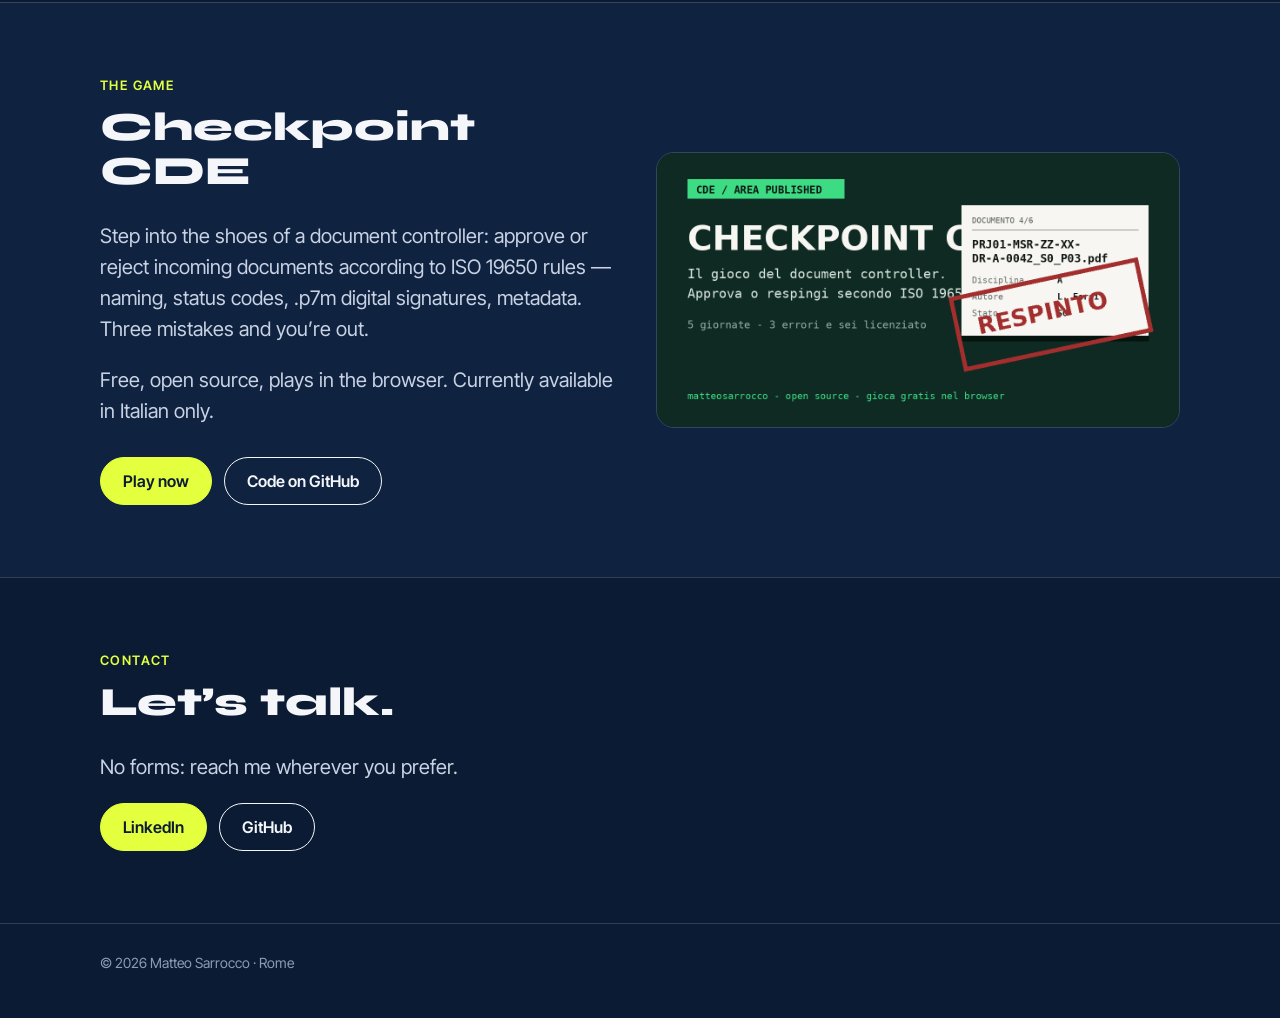
==== commit 6482f8e1: "Inglese come pagina principale, italiano in /it/; anteprima in inglese Co-Authored-By: Claude Opus 5" ====
--- a/index.html
+++ b/index.html
@@ -1,13 +1,13 @@
 <!doctype html>
-<html lang="it">
+<html lang="en">
 <head>
 <meta charset="utf-8">
 <meta name="viewport" content="width=device-width, initial-scale=1">
-<title>Matteo Sarrocco — Trasformazione digitale e gestione informativa</title>
-<meta name="description" content="Matteo Sarrocco, architetto: trasformazione digitale per costruzioni e infrastrutture, gestione informativa, CDE e automazione dei processi.">
+<title>Matteo Sarrocco — Digital transformation and information management</title>
+<meta name="description" content="Matteo Sarrocco, architect: digital transformation for construction and infrastructure, information management, CDE and process automation.">
 <link rel="canonical" href="https://cenciocamerario.github.io/">
-<link rel="alternate" hreflang="it" href="https://cenciocamerario.github.io/">
-<link rel="alternate" hreflang="en" href="https://cenciocamerario.github.io/en/">
+<link rel="alternate" hreflang="it" href="https://cenciocamerario.github.io/it/">
+<link rel="alternate" hreflang="en" href="https://cenciocamerario.github.io/">
 <link rel="alternate" hreflang="x-default" href="https://cenciocamerario.github.io/">
 <meta name="theme-color" content="#0B1B33">
 <link rel="icon" href="favicon.svg" type="image/svg+xml">
@@ -15,10 +15,10 @@
 <link rel="stylesheet" href="style.css">
 
 <meta property="og:type" content="profile">
-<meta property="og:locale" content="it_IT">
+<meta property="og:locale" content="en_GB">
 <meta property="og:site_name" content="Matteo Sarrocco">
-<meta property="og:title" content="Matteo Sarrocco — Metto ordine dove le informazioni fanno rumore">
-<meta property="og:description" content="Trasformazione digitale per costruzioni e infrastrutture: gestione informativa, CDE, automazione.">
+<meta property="og:title" content="Matteo Sarrocco — I bring order where information makes noise">
+<meta property="og:description" content="Digital transformation for construction and infrastructure: information management, CDE, automation.">
 <meta property="og:url" content="https://cenciocamerario.github.io/">
 <meta property="og:image" content="https://cenciocamerario.github.io/og.png">
 <meta property="og:image:width" content="1200">
@@ -30,18 +30,18 @@
   "@context": "https://schema.org",
   "@type": "ProfilePage",
   "url": "https://cenciocamerario.github.io/",
-  "inLanguage": "it",
+  "inLanguage": "en",
   "mainEntity": {
     "@type": "Person",
     "@id": "https://cenciocamerario.github.io/#matteo",
     "name": "Matteo Sarrocco",
     "url": "https://cenciocamerario.github.io/",
     "image": "https://cenciocamerario.github.io/og.png",
-    "jobTitle": "Architetto, specialista di trasformazione digitale e gestione informativa",
-    "description": "Lavora nella trasformazione digitale applicata al settore delle costruzioni e delle infrastrutture: ottimizzazione, standardizzazione e automazione dei processi, sistemi e procedure end-to-end per la gestione informativa.",
-    "address": {"@type": "PostalAddress", "addressLocality": "Roma", "addressCountry": "IT"},
+    "jobTitle": "Architect, digital transformation and information management specialist",
+    "description": "Works in digital transformation applied to the construction and infrastructure sector: optimising, standardising and automating processes, end-to-end systems and procedures for information management.",
+    "address": {"@type": "PostalAddress", "addressLocality": "Rome", "addressCountry": "IT"},
     "worksFor": {"@type": "Organization", "name": "Rete Ferroviaria Italiana"},
-    "knowsAbout": ["Trasformazione digitale", "Gestione informativa", "Information Governance", "Common Data Environment", "ISO 19650", "UNI 11337", "BIM", "Automazione dei processi", "Data analytics"],
+    "knowsAbout": ["Digital transformation", "Information management", "Information Governance", "Common Data Environment", "ISO 19650", "UNI 11337", "BIM", "Process automation", "Data analytics"],
     "knowsLanguage": ["it", "en", "es"],
     "sameAs": [
       "https://www.linkedin.com/in/matteo-sarrocco",
@@ -52,19 +52,19 @@
 </script>
 </head>
 <body>
-<a class="salta" href="#chi-sono">Vai al contenuto</a>
+<a class="salta" href="#chi-sono">Skip to content</a>
 
 <header class="top">
   <div class="wrap">
     <a class="marchio" href="#">MATTEO<br>SARROCCO</a>
-    <nav class="nav" aria-label="Sezioni">
-      <a href="#chi-sono">Chi sono</a>
-      <a href="#competenze">Competenze</a>
-      <a href="#pubblicazioni">Pubblicazioni</a>
+    <nav class="nav" aria-label="Sections">
+      <a href="#chi-sono">About</a>
+      <a href="#competenze">Skills</a>
+      <a href="#pubblicazioni">Publications</a>
       <a href="#checkpoint-cde">Checkpoint CDE</a>
-      <a href="#contatti">Contatti</a>
+      <a href="#contatti">Contact</a>
     </nav>
-    <a class="lingua" href="en/" hreflang="en" lang="en">EN</a>
+    <a class="lingua" href="it/" hreflang="it" lang="it">IT</a>
   </div>
 </header>
 
@@ -84,45 +84,45 @@
       </g>
     </svg>
     <div class="wrap">
-      <p class="occhiello">Trasformazione digitale · Gestione informativa</p>
-      <h1>Metto ordine dove le informazioni fanno rumore.</h1>
-      <p class="sotto">Automatizzo il noioso, governo il complesso. Il dato è un asset — io costruisco gli <em>argini</em> in cui farlo fluire.</p>
+      <p class="occhiello">Digital transformation · Information management</p>
+      <h1>I bring order where information makes noise.</h1>
+      <p class="sotto">I automate the tedious and govern the complex. Data is an asset — I build the <em>banks</em> it flows between.</p>
       <div class="azioni">
-        <a class="btn pieno" href="https://cenciocamerario.github.io/checkpoint-cde/">Gioca a Checkpoint CDE</a>
-        <a class="btn" href="https://www.linkedin.com/in/matteo-sarrocco">Trovami su LinkedIn</a>
+        <a class="btn pieno" href="https://cenciocamerario.github.io/checkpoint-cde/">Play Checkpoint CDE</a>
+        <a class="btn" href="https://www.linkedin.com/in/matteo-sarrocco">Find me on LinkedIn</a>
       </div>
     </div>
   </div>
 
   <section id="chi-sono">
     <div class="wrap">
-      <p class="etichetta">Chi sono</p>
+      <p class="etichetta">About</p>
       <h2>Matteo Sarrocco.</h2>
       <div class="prosa">
-        <p>Lavoro nella trasformazione digitale applicata al settore delle costruzioni e delle infrastrutture. Mi occupo di ottimizzare e standardizzare i processi, favorendone l’automazione e la semplificazione. Ho progettato e sviluppato sistemi e procedure end-to-end per la gestione informativa.</p>
-        <p>In Rete Ferroviaria Italiana, nella Direzione Stazioni, coordino iniziative di innovazione digitale attraverso la gestione informativa, sviluppando processi e strumenti a supporto della Stazione Appaltante per migliorare la qualità, la tracciabilità e l’efficienza della progettazione e realizzazione degli investimenti.</p>
+        <p>I work in digital transformation applied to the construction and infrastructure sector. I focus on optimising and standardising processes, driving their automation and simplification. I have designed and developed end-to-end systems and procedures for information management.</p>
+        <p>At Rete Ferroviaria Italiana, within the Stations Department, I coordinate digital innovation initiatives through information management, developing processes and tools that support the Contracting Authority in improving the quality, traceability and efficiency of the design and delivery of investment projects.</p>
       </div>
     </div>
   </section>
 
   <section id="competenze">
     <div class="wrap">
-      <p class="etichetta">Competenze</p>
-      <h2>Dove metto le mani.</h2>
+      <p class="etichetta">Skills</p>
+      <h2>Where I get my hands dirty.</h2>
       <div class="griglia">
-        <div class="carta"><h3>Information Governance</h3><p>Standard, regole e policy per la qualità, la tracciabilità e la sicurezza del patrimonio informativo.</p></div>
-        <div class="carta"><h3>Data analytics</h3><p>Dashboard e indicatori per leggere lo stato dei progetti e dei dati.</p></div>
-        <div class="carta"><h3>Automazione e integrazione</h3><p>Flussi automatici e integrazione tra sistemi eterogenei per togliere lavoro ripetitivo ai processi.</p></div>
-        <div class="carta"><h3>Sviluppo low-code</h3><p>Applicazioni su misura per esigenze operative specifiche.</p></div>
-        <div class="carta"><h3>CDE Management &amp; Audit</h3><p>Configurazione, amministrazione e monitoraggio degli ambienti di condivisione dati per progetti complessi.</p></div>
+        <div class="carta"><h3>Information Governance</h3><p>Standards, rules and policies for the quality, traceability and security of information assets.</p></div>
+        <div class="carta"><h3>Data analytics</h3><p>Dashboards and indicators to read the status of projects and data.</p></div>
+        <div class="carta"><h3>Automation and integration</h3><p>Automated flows and integration between heterogeneous systems, taking repetitive work out of processes.</p></div>
+        <div class="carta"><h3>Low-code development</h3><p>Custom applications for specific operational needs.</p></div>
+        <div class="carta"><h3>CDE Management &amp; Audit</h3><p>Configuration, administration and monitoring of common data environments for complex projects.</p></div>
       </div>
     </div>
   </section>
 
   <section id="pubblicazioni">
     <div class="wrap">
-      <p class="etichetta">Pubblicazioni e interventi</p>
-      <h2>Messo per iscritto.</h2>
+      <p class="etichetta">Publications and talks</p>
+      <h2>Put in writing.</h2>
       <ul class="elenco">
         <li><span class="anno">2019</span><span class="titolo">Building Information Analysis: visualizza i tuoi dati</span><span class="dove">3D Modeling &amp; BIM 2019 · DEI Tipografia del Genio Civile · ISBN 9788849619423</span></li>
         <li><span class="anno">2019</span><span class="titolo">Gestión integrada de obra</span><span class="dove">EUBIM 2019, Universitat Politècnica de València · pp. 272–279 · ISBN 9788490488058</span></li>
@@ -130,9 +130,9 @@
         <li><span class="anno">2018</span><span class="titolo">Progettare con qualità in BIM</span><span class="dove">3D Modeling &amp; BIM 2018 — Nuove Frontiere · DEI Tipografia del Genio Civile · ISBN 9788849619416</span></li>
         <li><span class="anno">2017</span><span class="titolo">Stabilire una strategia vincente in un processo BIM</span><span class="dove">3D Modeling &amp; BIM 2017 · DEI Tipografia del Genio Civile · ISBN 9788849645019</span></li>
       </ul>
-      <h3 class="sotto-elenco">Interventi</h3>
+      <h3 class="sotto-elenco">Talks</h3>
       <ul class="elenco">
-        <li><span class="anno">2026</span><span class="titolo">Beyond workflows: Building a connected data ecosystem for infrastructure projects</span><span class="dove">Autodesk Rail Summit 2026 · 10 novembre</span></li>
+        <li><span class="anno">2026</span><span class="titolo">Beyond workflows: Building a connected data ecosystem for infrastructure projects</span><span class="dove">Autodesk Rail Summit 2026 · 10 November</span></li>
         <li><span class="anno">2019</span><span class="titolo">Il BIM nel restauro di un edificio storico</span><span class="dove">Ordine degli Architetti di Roma · Confcooperative</span></li>
         <li><span class="anno">2019</span><span class="titolo">IT’S HUB Tiburtina</span><span class="dove">Ordine degli Architetti di Roma</span></li>
         <li><span class="anno">2018</span><span class="titolo">Safety BIM</span><span class="dove">Digital&amp;BIM Italia · BIM User Group</span></li>
@@ -144,26 +144,26 @@
   <section id="checkpoint-cde">
     <div class="wrap gioco">
       <div>
-        <p class="etichetta">Il gioco</p>
+        <p class="etichetta">The game</p>
         <h2>Checkpoint CDE</h2>
         <div class="prosa">
-          <p>Vesti i panni del document controller: approva o respingi i documenti in arrivo secondo le regole della ISO 19650 — naming, stati, firme .p7m, metadati. Tre errori e sei fuori.</p>
-          <p>Gratuito, open source, si gioca nel browser.</p>
+          <p>Step into the shoes of a document controller: approve or reject incoming documents according to ISO 19650 rules — naming, status codes, .p7m digital signatures, metadata. Three mistakes and you’re out.</p>
+          <p>Free, open source, plays in the browser. Currently available in Italian only.</p>
         </div>
         <div class="azioni">
-          <a class="btn pieno" href="https://cenciocamerario.github.io/checkpoint-cde/">Gioca ora</a>
-          <a class="btn" href="https://github.com/cenciocamerario/checkpoint-cde">Codice su GitHub</a>
+          <a class="btn pieno" href="https://cenciocamerario.github.io/checkpoint-cde/">Play now</a>
+          <a class="btn" href="https://github.com/cenciocamerario/checkpoint-cde">Code on GitHub</a>
         </div>
       </div>
-      <img src="checkpoint-cde.png" width="1200" height="630" alt="Schermata di Checkpoint CDE">
+      <img src="checkpoint-cde.png" width="1200" height="630" alt="Checkpoint CDE screenshot">
     </div>
   </section>
 
   <section id="contatti">
     <div class="wrap">
-      <p class="etichetta">Contatti</p>
-      <h2>Parliamone.</h2>
-      <div class="prosa"><p>Niente form: scrivimi dove preferisci.</p></div>
+      <p class="etichetta">Contact</p>
+      <h2>Let’s talk.</h2>
+      <div class="prosa"><p>No forms: reach me wherever you prefer.</p></div>
       <div class="contatti">
         <a class="btn pieno" href="https://www.linkedin.com/in/matteo-sarrocco">LinkedIn</a>
         <a class="btn" href="https://github.com/cenciocamerario">GitHub</a>
@@ -174,7 +174,7 @@
 
 <footer>
   <div class="wrap">
-    <p>© 2026 Matteo Sarrocco · Roma</p>
+    <p>© 2026 Matteo Sarrocco · Rome</p>
   </div>
 </footer>
 </body>
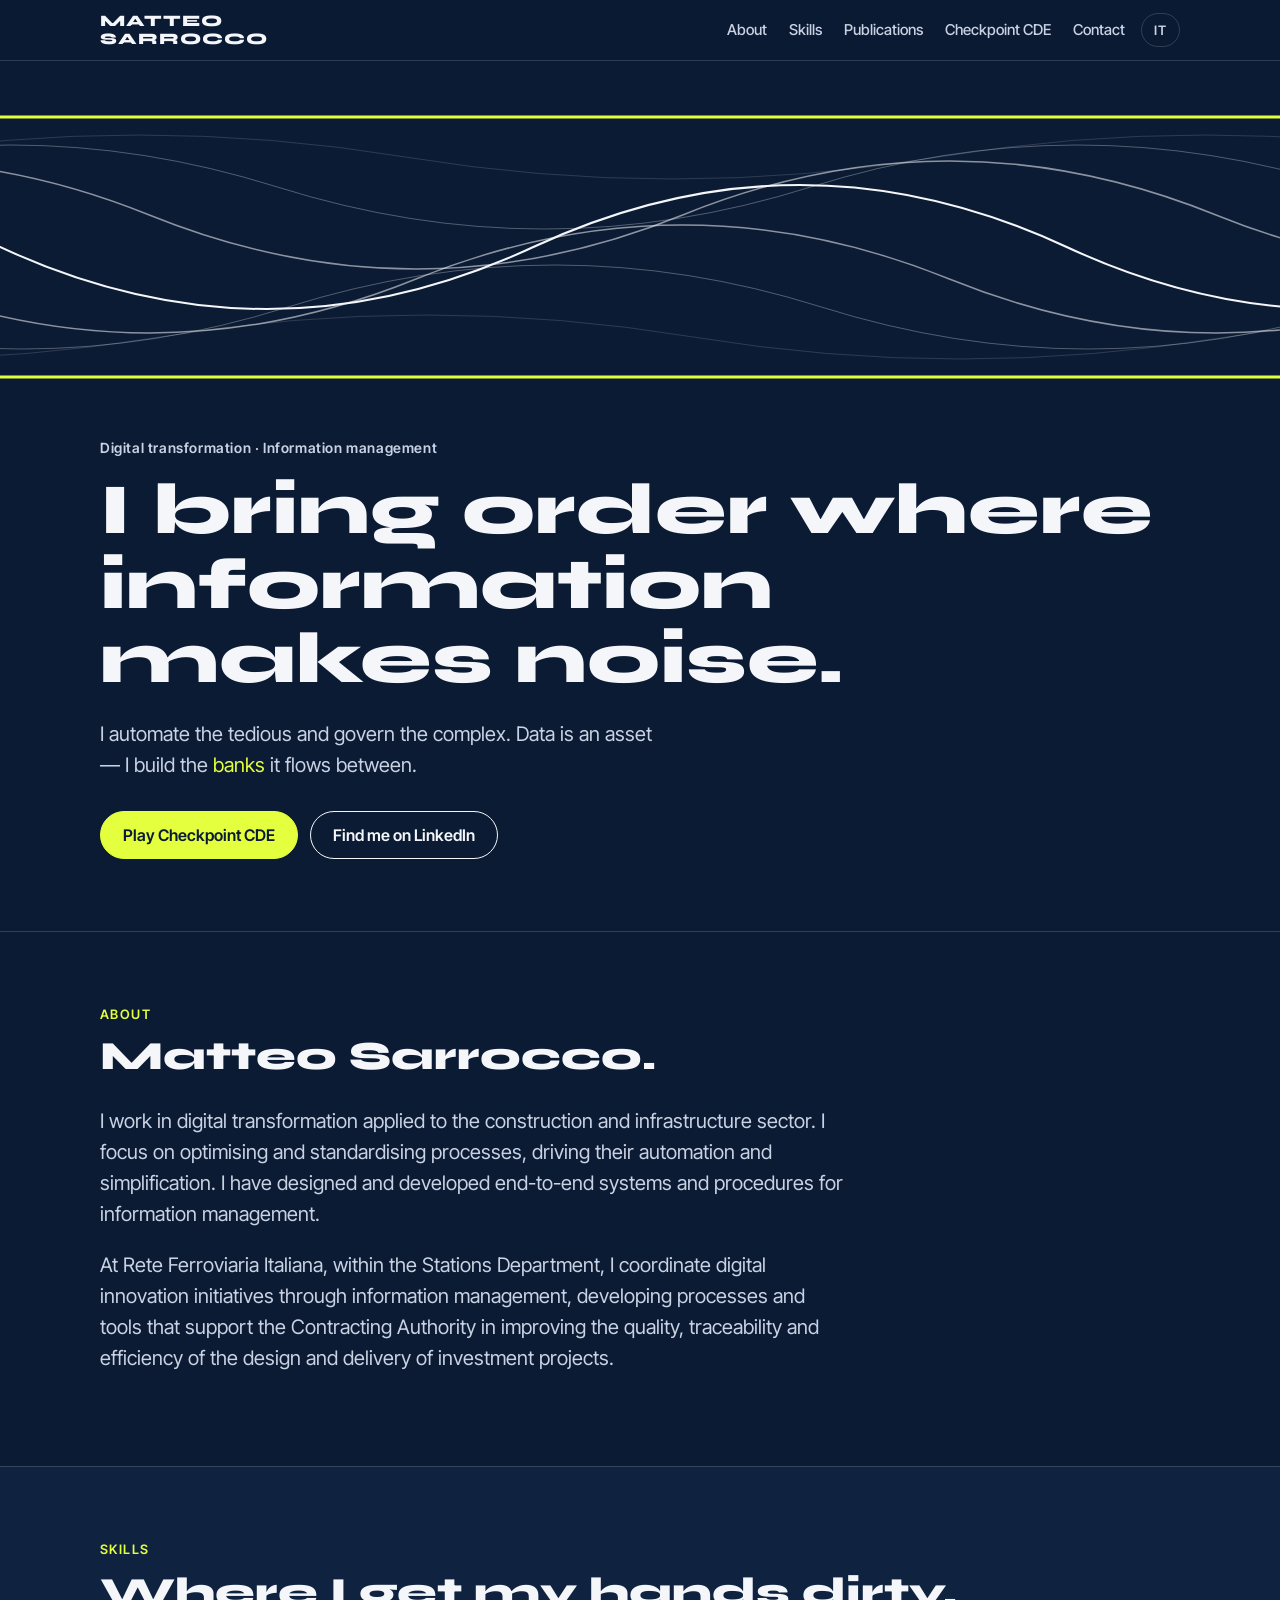
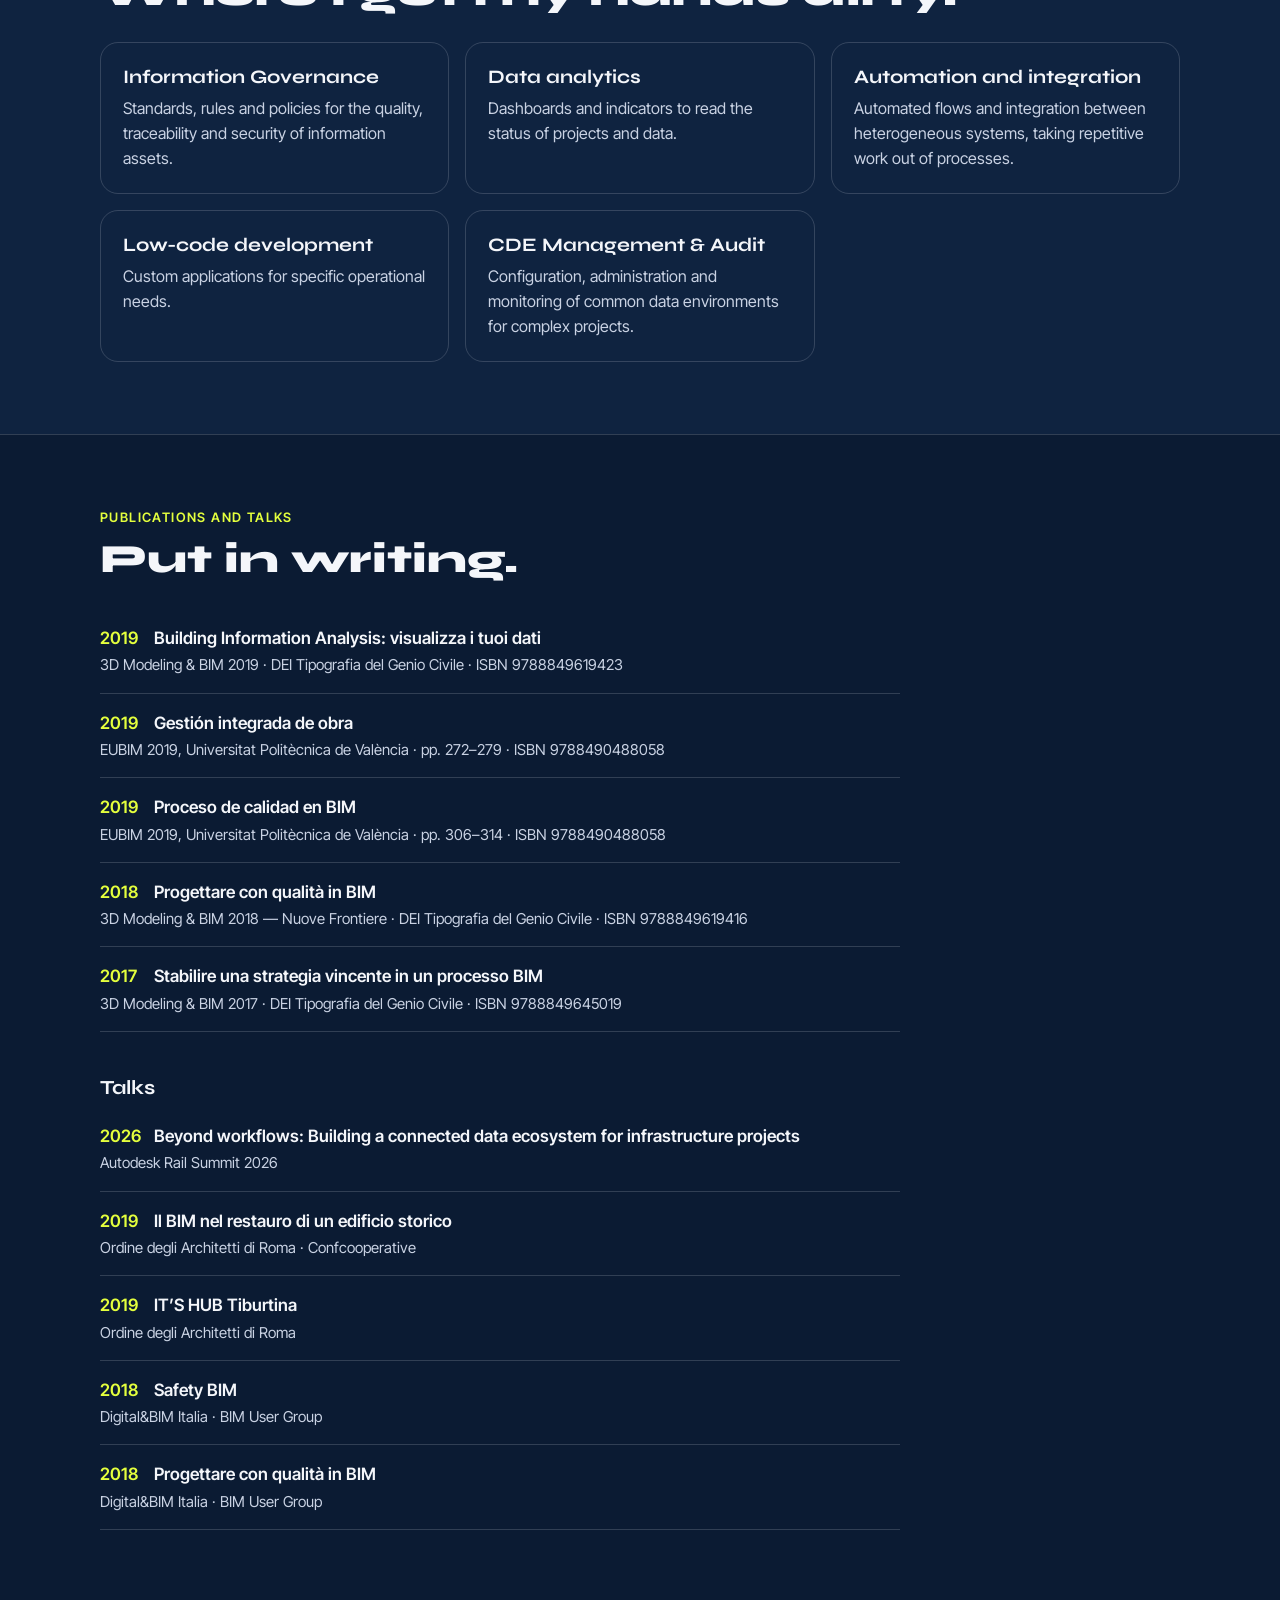
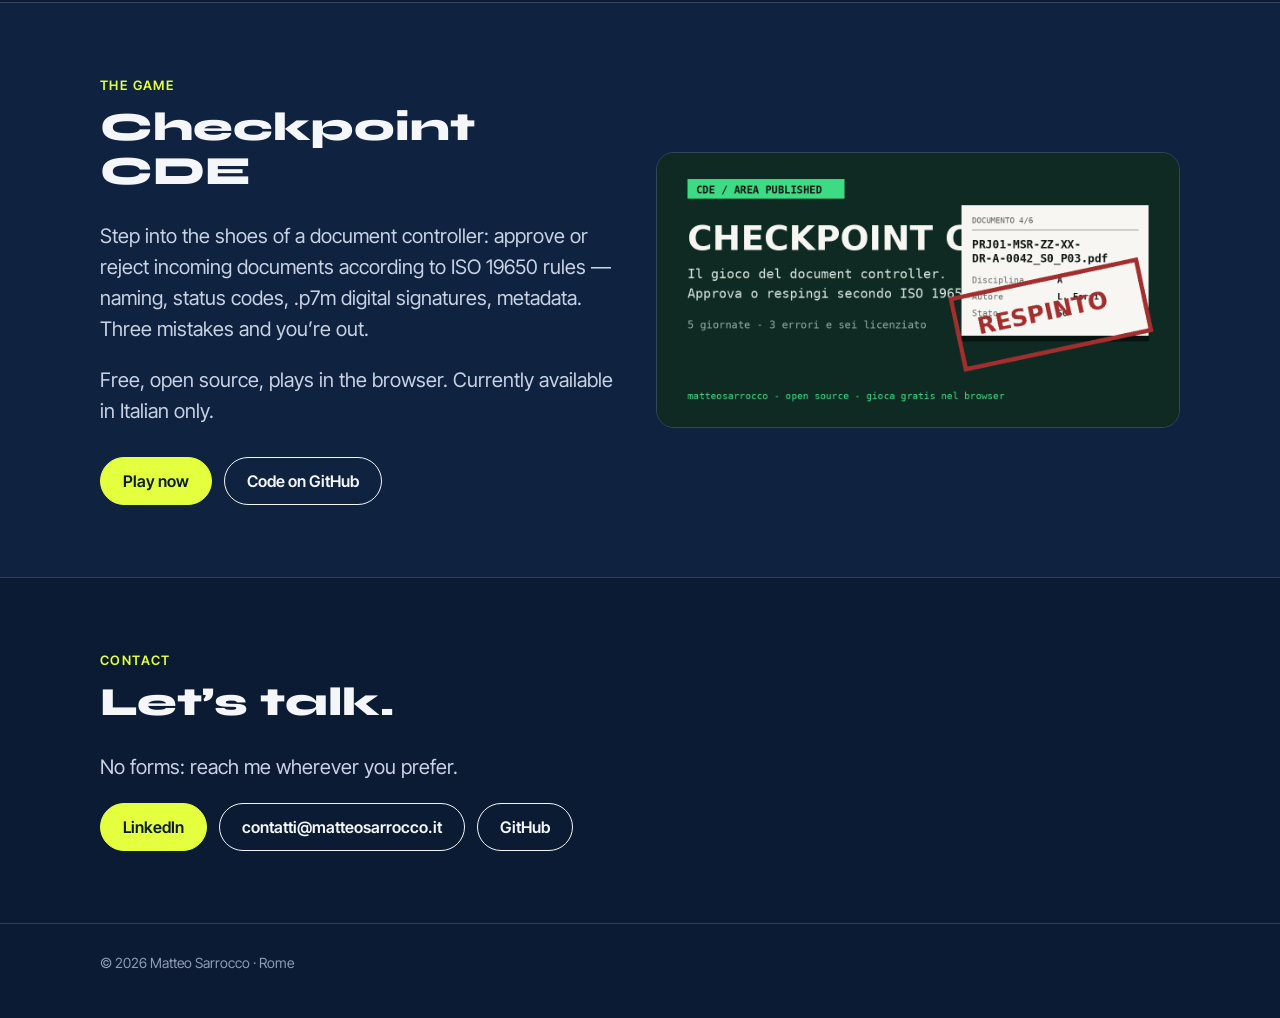
==== commit fc5da2f2: "Email contatti@ nei Contatti e nel JSON-LD; Rail Summit come intervento svolto Co-Authored-By: Claud" ====
--- a/index.html
+++ b/index.html
@@ -43,6 +43,7 @@
     "worksFor": {"@type": "Organization", "name": "Rete Ferroviaria Italiana"},
     "knowsAbout": ["Digital transformation", "Information management", "Information Governance", "Common Data Environment", "ISO 19650", "UNI 11337", "BIM", "Process automation", "Data analytics"],
     "knowsLanguage": ["it", "en", "es"],
+    "email": "mailto:contatti@matteosarrocco.it",
     "sameAs": [
       "https://www.linkedin.com/in/matteo-sarrocco",
       "https://github.com/cenciocamerario"
@@ -50,6 +51,8 @@
   }
 }
 </script>
+<!-- Analytics (GoatCounter, senza cookie) -->
+<script data-goatcounter="https://matteosarrocco.goatcounter.com/count" async src="//gc.zgo.at/count.js"></script>
 </head>
 <body>
 <a class="salta" href="#chi-sono">Skip to content</a>
@@ -88,8 +91,8 @@
       <h1>I bring order where information makes noise.</h1>
       <p class="sotto">I automate the tedious and govern the complex. Data is an asset — I build the <em>banks</em> it flows between.</p>
       <div class="azioni">
-        <a class="btn pieno" href="https://cenciocamerario.github.io/checkpoint-cde/">Play Checkpoint CDE</a>
-        <a class="btn" href="https://www.linkedin.com/in/matteo-sarrocco">Find me on LinkedIn</a>
+        <a data-goatcounter-click="esce-gioco" class="btn pieno" href="https://cenciocamerario.github.io/checkpoint-cde/">Play Checkpoint CDE</a>
+        <a data-goatcounter-click="esce-linkedin" class="btn" href="https://www.linkedin.com/in/matteo-sarrocco">Find me on LinkedIn</a>
       </div>
     </div>
   </div>
@@ -132,7 +135,7 @@
       </ul>
       <h3 class="sotto-elenco">Talks</h3>
       <ul class="elenco">
-        <li><span class="anno">2026</span><span class="titolo">Beyond workflows: Building a connected data ecosystem for infrastructure projects</span><span class="dove">Autodesk Rail Summit 2026 · 10 November</span></li>
+        <li><span class="anno">2026</span><span class="titolo">Beyond workflows: Building a connected data ecosystem for infrastructure projects</span><span class="dove">Autodesk Rail Summit 2026</span></li>
         <li><span class="anno">2019</span><span class="titolo">Il BIM nel restauro di un edificio storico</span><span class="dove">Ordine degli Architetti di Roma · Confcooperative</span></li>
         <li><span class="anno">2019</span><span class="titolo">IT’S HUB Tiburtina</span><span class="dove">Ordine degli Architetti di Roma</span></li>
         <li><span class="anno">2018</span><span class="titolo">Safety BIM</span><span class="dove">Digital&amp;BIM Italia · BIM User Group</span></li>
@@ -151,8 +154,8 @@
           <p>Free, open source, plays in the browser. Currently available in Italian only.</p>
         </div>
         <div class="azioni">
-          <a class="btn pieno" href="https://cenciocamerario.github.io/checkpoint-cde/">Play now</a>
-          <a class="btn" href="https://github.com/cenciocamerario/checkpoint-cde">Code on GitHub</a>
+          <a data-goatcounter-click="esce-gioco" class="btn pieno" href="https://cenciocamerario.github.io/checkpoint-cde/">Play now</a>
+          <a data-goatcounter-click="esce-github" class="btn" href="https://github.com/cenciocamerario/checkpoint-cde">Code on GitHub</a>
         </div>
       </div>
       <img src="checkpoint-cde.png" width="1200" height="630" alt="Checkpoint CDE screenshot">
@@ -165,8 +168,9 @@
       <h2>Let’s talk.</h2>
       <div class="prosa"><p>No forms: reach me wherever you prefer.</p></div>
       <div class="contatti">
-        <a class="btn pieno" href="https://www.linkedin.com/in/matteo-sarrocco">LinkedIn</a>
-        <a class="btn" href="https://github.com/cenciocamerario">GitHub</a>
+        <a data-goatcounter-click="esce-linkedin" class="btn pieno" href="https://www.linkedin.com/in/matteo-sarrocco">LinkedIn</a>
+        <a data-goatcounter-click="esce-email" class="btn" href="mailto:contatti@matteosarrocco.it">contatti@matteosarrocco.it</a>
+        <a data-goatcounter-click="esce-github" class="btn" href="https://github.com/cenciocamerario">GitHub</a>
       </div>
     </div>
   </section>
